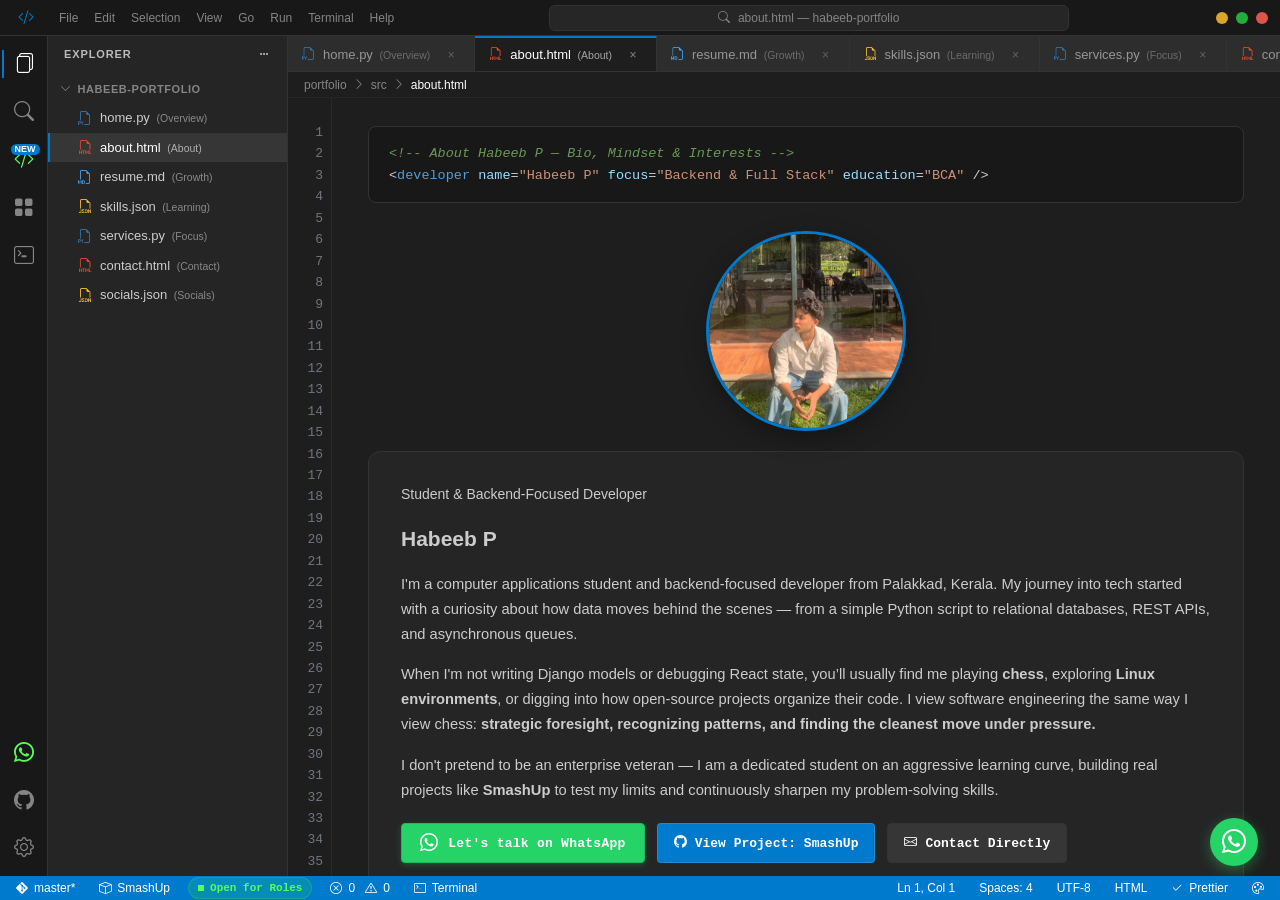
==== about.html @ 8671f85e "modified achievements" ====
<!DOCTYPE html>
<html lang="en">

<head>
  <meta charset="utf-8">
  <meta content="width=device-width, initial-scale=1.0" name="viewport">
  <title>About Habeeb P - Student, Developer & Problem Solver | VS Code Portfolio</title>
  <meta name="description" content="Habeeb P is a full stack developer from Palakkad, Kerala specializing in Python, Django, React, PostgreSQL, Docker, Celery, Redis, and RabbitMQ.">
  <meta name="keywords" content="Habeeb, Habeeb P, full stack developer, Python Django developer, React developer, PostgreSQL, Redis, Celery, SmashUp, web developer Kerala, VS Code portfolio">
  <link rel="canonical" href="https://habeeiiyy.in/about.html">

  <!-- Open Graph -->
  <meta property="og:title" content="Habeeb P - Python Django &amp; React Full Stack Developer">
  <meta property="og:description" content="Scalable web solutions powered by Django, React, PgSQL, Docker, Celery, and Redis.">
  <meta property="og:type" content="website">
  <meta property="og:url" content="https://habeeiiyy.in/">
  <meta property="og:image" content="assets/img/pic1.jpg">

  <!-- Favicon -->
  <link href="assets/img/fav.webp" rel="icon" type="image/webp">

  <!-- Bootstrap Icons & VS Code Theme -->
  <link href="assets/vendor/bootstrap-icons/bootstrap-icons.min.css" rel="stylesheet">
  <link href="assets/css/vscode-theme.css" rel="stylesheet">
</head>

<body>

  <a class="visually-hidden" href="#editor-main-content" style="position:absolute;left:-9999px;top:auto;width:1px;height:1px;overflow:hidden;">Skip to content</a>

  <!-- Complete Visual Studio Code Window -->
  <div class="vscode-window">

    <!-- Top Title Bar -->
    <header class="vscode-titlebar" aria-label="Visual Studio Code Title Bar">
      <div class="titlebar-left">
        <button type="button" class="mobile-menu-toggle" onclick="window.toggleMobileSidebar()" aria-label="Toggle Explorer Navigation">
          <i class="bi bi-list" aria-hidden="true"></i>
        </button>
        <button type="button" class="vscode-logo" onclick="window.switchFile('about.html')" title="Visual Studio Code" style="background:none;border:none;cursor:pointer;" aria-label="Home">
          <i class="bi bi-code-slash"></i>
        </button>
        <nav class="titlebar-menus" aria-label="Window Menu">
          <button type="button" class="titlebar-menu-item" onclick="window.switchFile('about.html')">File</button>
          <button type="button" class="titlebar-menu-item" onclick="window.switchFile('about.html')">Edit</button>
          <button type="button" class="titlebar-menu-item" onclick="window.switchFile('about.html')">Selection</button>
          <button type="button" class="titlebar-menu-item" onclick="window.switchFile('about.html')">View</button>
          <button type="button" class="titlebar-menu-item" onclick="window.switchFile('about.html')">Go</button>
          <button type="button" class="titlebar-menu-item" onclick="window.toggleTerminal()">Run</button>
          <button type="button" class="titlebar-menu-item" onclick="window.toggleTerminal()">Terminal</button>
          <button type="button" class="titlebar-menu-item" onclick="window.switchFile('about.html')">Help</button>
        </nav>
      </div>

      <div class="titlebar-center">
        <div class="titlebar-search-box" onclick="window.switchFile('about.html')" role="button" tabindex="0" aria-label="Search or jump to file">
          <i class="bi bi-search" aria-hidden="true"></i>
          <span>about.html &mdash; habeeb-portfolio</span>
        </div>
      </div>

      <div class="titlebar-right">
        <div class="titlebar-controls" aria-hidden="true">
          <span class="window-control-btn min" title="Minimize"></span>
          <span class="window-control-btn max" title="Maximize"></span>
          <span class="window-control-btn close" title="Close"></span>
        </div>
      </div>
    </header>

    <!-- Main Workbench Layout -->
    <div class="vscode-workbench">

      <div class="sidebar-backdrop" aria-hidden="true"></div>

      <!-- Activity Bar (Left vertical strip) -->
      <aside class="vscode-activitybar" aria-label="Activity Bar">
        <div class="activitybar-top">
          <button type="button" id="activity-explorer-btn" class="activity-btn active" title="Explorer (Ctrl+B)" aria-label="Explorer">
            <i class="bi bi-files" aria-hidden="true"></i>
          </button>
          <button type="button" class="activity-btn" title="Search Files" aria-label="Search" onclick="window.switchFile('about.html')">
            <i class="bi bi-search" aria-hidden="true"></i>
          </button>
          <button type="button" class="activity-btn" title="Ongoing Project: SmashUp" aria-label="SmashUp Repo" onclick="window.open('https://github.com/habeeiiyy/SmashUp', '_blank', 'noopener,noreferrer')">
            <i class="bi bi-code-slash" style="color: #55ff55;" aria-hidden="true"></i>
            <span class="activity-badge">NEW</span>
          </button>
          <button type="button" class="activity-btn" title="Services &amp; Scalability" aria-label="Services" onclick="window.switchFile('about.html')">
            <i class="bi bi-grid-fill" aria-hidden="true"></i>
          </button>
          <button type="button" id="activity-terminal-btn" class="activity-btn" title="Interactive Terminal (Ctrl+`)" aria-label="Terminal">
            <i class="bi bi-terminal" aria-hidden="true"></i>
          </button>
        </div>

        <div class="activitybar-bottom">
          <a href="https://wa.me/919497844660" target="_blank" rel="noopener noreferrer" class="activity-btn" title="WhatsApp Direct Chat" aria-label="WhatsApp">
            <i class="bi bi-whatsapp" style="color: #55ff55;" aria-hidden="true"></i>
          </a>
          <a href="https://github.com/habeeiiyy" target="_blank" rel="noopener noreferrer" class="activity-btn" title="Habeeb on GitHub" aria-label="GitHub Profile">
            <i class="bi bi-github" aria-hidden="true"></i>
          </a>
          <button type="button" id="activity-settings-btn" class="activity-btn" title="Theme &amp; Settings" aria-label="Settings">
            <i class="bi bi-gear" aria-hidden="true"></i>
          </button>
        </div>
      </aside>

      <!-- Sidebar (File Explorer) -->
      <nav class="vscode-sidebar" aria-label="File Explorer">
        <div class="sidebar-header">
          <span>Explorer</span>
          <i class="bi bi-three-dots" aria-hidden="true"></i>
        </div>

        <div class="sidebar-content">
          <div class="explorer-section-title" onclick="window.toggleSidebarDesktop()">
            <i class="bi bi-chevron-down" aria-hidden="true"></i>
            <span>HABEEB-PORTFOLIO</span>
          </div>

          <ul class="explorer-list" role="tree">
            <li role="none">
              <a href="index.html" class="explorer-item" data-file="home.py" role="treeitem">
                <i class="bi bi-filetype-py file-icon icon-py" aria-hidden="true"></i>
                <span>home.py <span class="tab-hint">(Overview)</span></span>
              </a>
            </li>
            <li role="none">
              <a href="about.html" class="explorer-item active" data-file="about.html" role="treeitem">
                <i class="bi bi-filetype-html file-icon icon-html" aria-hidden="true"></i>
                <span>about.html <span class="tab-hint">(About)</span></span>
              </a>
            </li>
            <li role="none">
              <a href="resume.html" class="explorer-item" data-file="resume.md" role="treeitem">
                <i class="bi bi-filetype-md file-icon icon-md" aria-hidden="true"></i>
                <span>resume.md <span class="tab-hint">(Growth)</span></span>
              </a>
            </li>
            <li role="none">
              <a href="skills.html" class="explorer-item" data-file="skills.json" role="treeitem">
                <i class="bi bi-filetype-json file-icon icon-json" aria-hidden="true"></i>
                <span>skills.json <span class="tab-hint">(Learning)</span></span>
              </a>
            </li>
            <li role="none">
              <a href="services.html" class="explorer-item" data-file="services.py" role="treeitem">
                <i class="bi bi-filetype-py file-icon icon-py" aria-hidden="true"></i>
                <span>services.py <span class="tab-hint">(Focus)</span></span>
              </a>
            </li>
            <li role="none">
              <a href="contact.html" class="explorer-item" data-file="contact.html" role="treeitem">
                <i class="bi bi-filetype-html file-icon icon-html" aria-hidden="true"></i>
                <span>contact.html <span class="tab-hint">(Contact)</span></span>
              </a>
            </li>
            <li role="none">
              <a href="socials.html" class="explorer-item" data-file="socials.json" role="treeitem">
                <i class="bi bi-filetype-json file-icon icon-json" aria-hidden="true"></i>
                <span>socials.json <span class="tab-hint">(Socials)</span></span>
              </a>
            </li>
          </ul>
        </div>
      </nav>

      <!-- Editor Main Container -->
      <main id="editor-main-content" class="vscode-editor">

        <div class="vscode-tabs-bar" role="tablist" aria-label="Editor Tabs">
          <a href="index.html" class="editor-tab" data-file="home.py" role="tab" aria-selected="false" id="tab-home">
            <i class="bi bi-filetype-py file-icon icon-py" aria-hidden="true"></i>
            <span>home.py <span class="tab-hint">(Overview)</span></span>
            <span class="tab-close" title="Close tab">&times;</span>
          </a>
          <a href="about.html" class="editor-tab active" data-file="about.html" role="tab" aria-selected="true" id="tab-about">
            <i class="bi bi-filetype-html file-icon icon-html" aria-hidden="true"></i>
            <span>about.html <span class="tab-hint">(About)</span></span>
            <span class="tab-close" title="Close tab">&times;</span>
          </a>
          <a href="resume.html" class="editor-tab" data-file="resume.md" role="tab" aria-selected="false" id="tab-resume">
            <i class="bi bi-filetype-md file-icon icon-md" aria-hidden="true"></i>
            <span>resume.md <span class="tab-hint">(Growth)</span></span>
            <span class="tab-close" title="Close tab">&times;</span>
          </a>
          <a href="skills.html" class="editor-tab" data-file="skills.json" role="tab" aria-selected="false" id="tab-skills">
            <i class="bi bi-filetype-json file-icon icon-json" aria-hidden="true"></i>
            <span>skills.json <span class="tab-hint">(Learning)</span></span>
            <span class="tab-close" title="Close tab">&times;</span>
          </a>
          <a href="services.html" class="editor-tab" data-file="services.py" role="tab" aria-selected="false" id="tab-services">
            <i class="bi bi-filetype-py file-icon icon-py" aria-hidden="true"></i>
            <span>services.py <span class="tab-hint">(Focus)</span></span>
            <span class="tab-close" title="Close tab">&times;</span>
          </a>
          <a href="contact.html" class="editor-tab" data-file="contact.html" role="tab" aria-selected="false" id="tab-contact">
            <i class="bi bi-filetype-html file-icon icon-html" aria-hidden="true"></i>
            <span>contact.html <span class="tab-hint">(Contact)</span></span>
            <span class="tab-close" title="Close tab">&times;</span>
          </a>
          <a href="socials.html" class="editor-tab" data-file="socials.json" role="tab" aria-selected="false" id="tab-socials">
            <i class="bi bi-filetype-json file-icon icon-json" aria-hidden="true"></i>
            <span>socials.json <span class="tab-hint">(Socials)</span></span>
            <span class="tab-close" title="Close tab">&times;</span>
          </a>
        </div>

        <!-- Breadcrumbs Bar -->
        <div class="vscode-breadcrumbs" aria-label="Breadcrumbs">
          <span class="breadcrumb-segment">portfolio</span>
          <i class="bi bi-chevron-right" aria-hidden="true"></i>
          <span class="breadcrumb-segment">src</span>
          <i class="bi bi-chevron-right" aria-hidden="true"></i>
          <span class="breadcrumb-segment breadcrumb-active" id="breadcrumb-current-file">about.html</span>
        </div>

        <!-- Editor Body (Gutter + Scrollable Content) -->
        <div class="vscode-editor-body">

          <!-- Line numbers gutter -->
          <div class="vscode-gutter" aria-hidden="true">
            1<br>
            2<br>
            3<br>
            4<br>
            5<br>
            6<br>
            7<br>
            8<br>
            9<br>
            10<br>
            11<br>
            12<br>
            13<br>
            14<br>
            15<br>
            16<br>
            17<br>
            18<br>
            19<br>
            20<br>
            21<br>
            22<br>
            23<br>
            24<br>
            25<br>
            26<br>
            27<br>
            28<br>
            29<br>
            30<br>
            31<br>
            32<br>
            33<br>
            34<br>
            35<br>
            36<br>
            37<br>
            38<br>
            39<br>
            40<br>
            41<br>
            42<br>
            43<br>
            44<br>
            45<br>
            46<br>
            47<br>
            48<br>
            49<br>
            50<br>
            51<br>
            52<br>
            53<br>
            54<br>
            55<br>
            56<br>
            57<br>
            58<br>
            59<br>
            60<br>
            61<br>
            62<br>
            63<br>
            64<br>
            65
          </div>

          <!-- Scrollable Content Views -->
          <div class="vscode-content-scroll">

            <!-- ================= VIEW 2: about.html ================= -->
            <section id="view-about" class="tab-view active" role="tabpanel" aria-labelledby="tab-about">
              <div class="code-banner">
                <span class="syn-cm">&lt;!-- About Habeeb P &mdash; Bio, Mindset &amp; Interests --&gt;</span><br>
                &lt;<span class="syn-tag">developer</span> <span class="syn-attr">name</span>=<span class="syn-str">"Habeeb P"</span> <span class="syn-attr">focus</span>=<span class="syn-str">"Backend &amp; Full Stack"</span> <span class="syn-attr">education</span>=<span class="syn-str">"BCA"</span> /&gt;
              </div>

              <div class="about-hero-grid">
                <div class="profile-img-frame">
                  <img src="assets/img/pic1.jpg" alt="Habeeb P" class="profile-img" loading="eager" width="180" height="180">
                </div>
                <div class="about-details-card">
                  <span class="about-tag">Student &amp; Backend-Focused Developer</span>
                  <h1 class="about-headline">Habeeb P</h1>
                  <p class="about-bio" style="font-size: 1.05rem; line-height: 1.7; color: var(--text-main); margin-bottom: 16px;">
                    I'm a computer applications student and backend-focused developer from Palakkad, Kerala. My journey into tech started with a curiosity about how data moves behind the scenes &mdash; from a simple Python script to relational databases, REST APIs, and asynchronous queues.
                  </p>
                  <p class="about-bio" style="font-size: 1.05rem; line-height: 1.7; color: var(--text-main); margin-bottom: 16px;">
                    When I'm not writing Django models or debugging React state, you’ll usually find me playing <strong>chess</strong>, exploring <strong>Linux environments</strong>, or digging into how open-source projects organize their code. I view software engineering the same way I view chess: <strong>strategic foresight, recognizing patterns, and finding the cleanest move under pressure.</strong>
                  </p>
                  <p class="about-bio" style="font-size: 1.05rem; line-height: 1.7; color: var(--text-main); margin-bottom: 20px;">
                    I don't pretend to be an enterprise veteran &mdash; I am a dedicated student on an aggressive learning curve, building real projects like <strong>SmashUp</strong> to test my limits and continuously sharpen my problem-solving skills.
                  </p>

                  <div style="margin-top: 20px; display: flex; flex-wrap: wrap; gap: 12px;">
                    <a href="https://wa.me/919497844660" target="_blank" rel="noopener noreferrer" class="btn-whatsapp-animated">
                      <i class="bi bi-whatsapp wa-icon" aria-hidden="true"></i>
                      <span>Let's talk on WhatsApp</span>
                    </a>
                    <a href="https://github.com/habeeiiyy/SmashUp" target="_blank" rel="noopener noreferrer" class="btn-vscode-primary">
                      <i class="bi bi-github" aria-hidden="true"></i>
                      <span>View Project: SmashUp</span>
                    </a>
                    <a href="contact.html" class="btn-vscode-secondary">
                      <i class="bi bi-envelope" aria-hidden="true"></i>
                      <span>Contact Directly</span>
                    </a>
                  </div>
                </div>
              </div>

              <h2 class="section-h2" style="margin-top: 36px;">
                <i class="bi bi-person-heart" aria-hidden="true"></i>
                <span>Mindset &amp; Interests</span>
              </h2>

              <div class="traits-grid">
                <div class="trait-card">
                  <div class="trait-icon">♟️</div>
                  <div>
                    <div class="trait-title">Chess Enthusiast</div>
                    <p class="trait-desc">Tactical thinking, pattern recognition, and calculating moves ahead under pressure.</p>
                  </div>
                </div>
                <div class="trait-card">
                  <div class="trait-icon">🐧</div>
                  <div>
                    <div class="trait-title">Linux Explorer</div>
                    <p class="trait-desc">Terminal-first workflow, shell tools, system exploration, and command-line comfort.</p>
                  </div>
                </div>
                <div class="trait-card">
                  <div class="trait-icon">🔍</div>
                  <div>
                    <div class="trait-title">Problem Solver</div>
                    <p class="trait-desc">Deep curiosity about backend internals, security fundamentals, and algorithmic efficiency.</p>
                  </div>
                </div>
                <div class="trait-card">
                  <div class="trait-icon">🔨</div>
                  <div>
                    <div class="trait-title">Hands-On Builder</div>
                    <p class="trait-desc">Believes in learning through building real applications over passive tutorial consumption.</p>
                  </div>
                </div>
              </div>

              <h2 class="section-h2">
                <i class="bi bi-bar-chart-line" aria-hidden="true"></i>
                <span>Facts &amp; Milestones</span>
              </h2>
              <div class="stats-grid">
                <div class="stat-card">
                  <div class="stat-value">20+</div>
                  <div class="stat-label">Projects Completed</div>
                </div>
                <div class="stat-card">
                  <div class="stat-value">17+</div>
                  <div class="stat-label">Clients Worked With</div>
                </div>
                <div class="stat-card">
                  <div class="stat-value">800+</div>
                  <div class="stat-label">Hours Active Support &amp; Dev</div>
                </div>
                <div class="stat-card">
                  <div class="stat-value" style="font-size: 1.15rem; color: #f1c40f;">🏆 2nd Prize</div>
                  <div class="stat-label">National Level Nehru IT Fair 2026</div>
                </div>
              </div>

              <h2 class="section-h2" style="margin-top: 36px;">
                <i class="bi bi-trophy" aria-hidden="true"></i>
                <span>Recognition &amp; Achievements</span>
              </h2>

              <div style="display: grid; grid-template-columns: repeat(auto-fit, minmax(280px, 1fr)); gap: 16px; margin: 16px 0 32px;">
                <!-- Nehru IT Fair -->
                <div class="service-card" style="margin-bottom: 0;">
                  <div style="display: flex; align-items: center; gap: 8px; margin-bottom: 8px;">
                    <span style="font-size: 1.5rem;">🏆</span>
                    <span class="project-tag-badge" style="margin: 0; background-color: rgba(241, 196, 15, 0.15); color: #f1c40f; border-color: rgba(241, 196, 15, 0.3);">2nd Prize Winner</span>
                  </div>
                  <h3 style="font-size: 1.1rem; color: var(--text-bright); margin: 0 0 6px;">National Level Nehru IT Fair 2026</h3>
                  <p style="font-size: 13px; color: var(--text-main); line-height: 1.55; margin: 0;">
                    Won 2nd prize at the prestigious National Level Nehru IT Fair 2026 for technical excellence, development capability, and software problem solving.
                  </p>
                </div>

                <!-- XERJ Selection -->
                <div class="service-card" style="margin-bottom: 0;">
                  <div style="display: flex; align-items: center; gap: 8px; margin-bottom: 8px;">
                    <span style="font-size: 1.5rem;">⭐</span>
                    <span class="project-tag-badge" style="margin: 0; background-color: rgba(88, 166, 255, 0.15); color: #58a6ff; border-color: rgba(88, 166, 255, 0.3);">Open Source Selection</span>
                  </div>
                  <h3 style="font-size: 1.1rem; color: var(--text-bright); margin: 0 0 6px;">Selected for XERJ Public Corpus Hub</h3>
                  <p style="font-size: 13px; color: var(--text-main); line-height: 1.55; margin: 0 0 10px;">
                    Reviewed and selected by <strong>Ivan, Founder of XERJ</strong> (<a href="https://github.com/xerj-org/xerj" target="_blank" rel="noopener noreferrer" style="color:var(--accent);">xerj-org/xerj</a>). SmashUp codebase was chosen as a verified public reference solution for coding agents across JavaScript &amp; Python.
                  </p>
                  <a href="assets/img/email_smashup.png" target="_blank" rel="noopener noreferrer" class="service-link">
                    <i class="bi bi-card-image" aria-hidden="true"></i>
                    <span>View Verification Email Proof &rarr;</span>
                  </a>
                </div>
              </div>
            </section>

          </div>
        </div>

        <!-- Collapsible Bottom Terminal Panel -->
        <div class="vscode-panel collapsed" aria-label="Terminal Drawer">
          <div class="panel-header">
            <div class="panel-tabs">
              <button type="button" class="panel-tab active">Terminal</button>
              <button type="button" class="panel-tab" onclick="window.switchFile('skills.json')">Problems (0)</button>
              <button type="button" class="panel-tab" onclick="window.switchFile('resume.md')">Output</button>
              <button type="button" class="panel-tab" onclick="window.switchFile('services.py')">Debug Console</button>
            </div>
            <div class="panel-controls">
              <button type="button" id="panel-close-btn" class="panel-btn" title="Close Panel" aria-label="Close terminal">&times;</button>
            </div>
          </div>
          <div class="panel-body">
            <div id="terminal-history" class="terminal-history">Habeeb P Developer Environment initialized [Version 2.0].
Type 'help' to see available commands or type 'about', 'skills', 'smashup', 'experience', 'services', 'contact', 'whatsapp', 'clear'.
</div>
            <div class="terminal-input-row">
              <span class="terminal-prompt">habeeb@portfolio:~$</span>
              <input type="text" id="terminal-input" class="terminal-input" placeholder="Type a command and press Enter..." autocomplete="off" spellcheck="false" aria-label="Terminal Command Input">
            </div>
          </div>
        </div>

      </main>

    </div>

    <!-- Bottom Status Bar -->
    <footer class="vscode-statusbar" aria-label="Status Bar">
      <div class="statusbar-left">
        <a href="https://github.com/habeeiiyy/portfolio" target="_blank" rel="noopener noreferrer" class="statusbar-item" title="Git Branch: master">
          <i class="bi bi-git" aria-hidden="true"></i>
          <span>master*</span>
        </a>
        <a href="https://github.com/habeeiiyy/SmashUp" target="_blank" rel="noopener noreferrer" class="statusbar-item" title="Active Repo: SmashUp">
          <i class="bi bi-box" aria-hidden="true"></i>
          <span>SmashUp</span>
        </a>
        <a href="contact.html" class="statusbar-recruiter-pill" title="Recruiter Status: Open for Junior Roles &amp; Internships"><span class="status-dot" style="width:6px;height:6px;background-color:#55ff55;"></span> <span>Open for Roles</span></a>
        <button type="button" class="statusbar-item" title="0 Errors, 0 Warnings" aria-label="Problems">
          <i class="bi bi-x-circle" aria-hidden="true"></i> <span>0</span>
          <i class="bi bi-exclamation-triangle" aria-hidden="true" style="margin-left: 4px;"></i> <span>0</span>
        </button>
        <button type="button" id="statusbar-terminal-toggle" class="statusbar-item" title="Toggle Terminal Drawer" aria-label="Toggle Terminal">
          <i class="bi bi-terminal" aria-hidden="true"></i> <span>Terminal</span>
        </button>
      </div>

      <div class="statusbar-right">
        <span class="statusbar-item hide-on-mobile">Ln 1, Col 1</span>
        <span class="statusbar-item hide-on-mobile">Spaces: 4</span>
        <span class="statusbar-item hide-on-mobile">UTF-8</span>
        <span class="statusbar-item" id="statusbar-lang">HTML</span>
        <span class="statusbar-item hide-on-mobile"><i class="bi bi-check2" aria-hidden="true"></i> Prettier</span>
        <button type="button" class="statusbar-item" title="Theme Selector" onclick="window.showThemeModal()">
          <i class="bi bi-palette" aria-hidden="true"></i>
        </button>
      </div>
    </footer>

  </div>

  <!-- Floating WhatsApp Action Button -->
  <div class="fab-whatsapp" aria-label="Chat on WhatsApp">
    <a href="https://wa.me/919497844660" target="_blank" rel="noopener noreferrer" class="fab-btn" title="Chat on WhatsApp" aria-label="Chat on WhatsApp">
      <i class="bi bi-whatsapp" aria-hidden="true"></i>
    </a>
    <span class="fab-label">Chat on WhatsApp</span>
  </div>

  <!-- Theme Selector Modal -->
  <div id="theme-selector-modal" class="vscode-modal-overlay" role="dialog" aria-modal="true" aria-labelledby="theme-modal-title">
    <div class="vscode-modal-dialog">
      <div class="modal-header">
        <h3 id="theme-modal-title">
          <i class="bi bi-palette" aria-hidden="true"></i>
          <span>Select VS Code Color Theme</span>
        </h3>
        <button type="button" class="modal-close-btn" aria-label="Close theme selector">&times;</button>
      </div>
      <div class="modal-body">
        <p style="margin-top: 0;">Choose your preferred IDE visual theme:</p>
        <div style="display: flex; flex-direction: column; gap: 8px;">
          <button type="button" class="btn-vscode-secondary theme-option-btn" data-theme="dark" style="justify-content: flex-start;">
            <i class="bi bi-circle-fill" style="color: #1e1e1e;" aria-hidden="true"></i>
            <span style="margin-left: 8px;">VS Code Dark Modern (Default)</span>
          </button>
          <button type="button" class="btn-vscode-secondary theme-option-btn" data-theme="github-dark" style="justify-content: flex-start;">
            <i class="bi bi-circle-fill" style="color: #0d1117;" aria-hidden="true"></i>
            <span style="margin-left: 8px;">GitHub Dark</span>
          </button>
          <button type="button" class="btn-vscode-secondary theme-option-btn" data-theme="dracula" style="justify-content: flex-start;">
            <i class="bi bi-circle-fill" style="color: #bd93f9;" aria-hidden="true"></i>
            <span style="margin-left: 8px;">Dracula</span>
          </button>
          <button type="button" class="btn-vscode-secondary theme-option-btn" data-theme="one-dark" style="justify-content: flex-start;">
            <i class="bi bi-circle-fill" style="color: #61afef;" aria-hidden="true"></i>
            <span style="margin-left: 8px;">One Dark Pro</span>
          </button>
          <button type="button" class="btn-vscode-secondary theme-option-btn" data-theme="light" style="justify-content: flex-start;">
            <i class="bi bi-circle-fill" style="color: #f3f3f3;" aria-hidden="true"></i>
            <span style="margin-left: 8px;">VS Code Light</span>
          </button>
        </div>
      </div>
      <div class="modal-footer">
        <button type="button" class="btn-vscode-secondary modal-close-btn">Close</button>
      </div>
    </div>
  </div>

  <!-- Scripts -->
  <script src="assets/js/config.js"></script>
  <script src="assets/js/vscode-app.js"></script>
</body>

</html>
---- assets/css/vscode-theme.css ----
/* ==========================================================================
   VS CODE DEVELOPER THEME STYLESHEET
   Inspired by itsnitinr/vscode-portfolio
   Portfolio of Habeeb P - Python Django & React Full Stack Developer
   ========================================================================== */

:root {
  /* Default: VS Code Dark Modern */
  --bg-workbench: #1e1e1e;
  --bg-titlebar: #181818;
  --bg-activitybar: #181818;
  --activity-active: #ffffff;
  --activity-inactive: #858585;
  --bg-sidebar: #252526;
  --sidebar-header: #bbbbbb;
  --bg-tabs: #181818;
  --tab-active-bg: #1e1e1e;
  --tab-inactive-bg: #2d2d2d;
  --tab-active-text: #ffffff;
  --tab-inactive-text: #969696;
  --tab-border-top: #007acc;
  --bg-editor: #1e1e1e;
  --bg-card: #252526;
  --bg-card-hover: #2a2d2e;
  --bg-input: #3c3c3c;
  --bg-statusbar: #007acc;
  --fg-statusbar: #ffffff;
  --text-main: #cccccc;
  --text-bright: #ffffff;
  --text-muted: #858585;
  --border-color: #333333;
  --line-num: #6e7681;
  --accent: #007acc;
  --accent-hover: #1f8ad2;
  --accent-soft: rgba(0, 122, 204, 0.15);
  --success: #388a34;
  --warning: #cca700;
  --error: #f14c4c;
  --focus-ring: #007fd4;

  /* Code Syntax Palette */
  --syn-keyword: #c586c0;
  --syn-string: #ce9178;
  --syn-variable: #9cdcfe;
  --syn-func: #dcdcaa;
  --syn-class: #4ec9b0;
  --syn-comment: #6a9955;
  --syn-number: #b5cea8;
  --syn-tag: #569cd6;
  --syn-attr: #9cdcfe;

  /* Fonts */
  --font-code: "Consolas", "Fira Code", "Monaco", "Courier New", monospace;
  --font-ui: -apple-system, BlinkMacSystemFont, "Segoe UI", Roboto, "Helvetica Neue", Arial, sans-serif;

  /* Sizing */
  --titlebar-h: 36px;
  --activitybar-w: 48px;
  --sidebar-w: 240px;
  --tabsbar-h: 36px;
  --breadcrumbs-h: 26px;
  --statusbar-h: 24px;
}

/* Theme: GitHub Dark */
body[data-theme="github-dark"] {
  --bg-workbench: #0d1117;
  --bg-titlebar: #010409;
  --bg-activitybar: #010409;
  --bg-sidebar: #0d1117;
  --bg-tabs: #010409;
  --tab-active-bg: #0d1117;
  --tab-inactive-bg: #161b22;
  --tab-border-top: #f78166;
  --bg-editor: #0d1117;
  --bg-card: #161b22;
  --bg-card-hover: #21262d;
  --bg-input: #21262d;
  --bg-statusbar: #1f6feb;
  --fg-statusbar: #ffffff;
  --border-color: #30363d;
  --accent: #58a6ff;
  --accent-hover: #79c0ff;
  --accent-soft: rgba(88, 166, 255, 0.15);
}

/* Theme: Dracula */
body[data-theme="dracula"] {
  --bg-workbench: #282a36;
  --bg-titlebar: #191a21;
  --bg-activitybar: #191a21;
  --bg-sidebar: #21222c;
  --bg-tabs: #191a21;
  --tab-active-bg: #282a36;
  --tab-inactive-bg: #21222c;
  --tab-border-top: #bd93f9;
  --bg-editor: #282a36;
  --bg-card: #343746;
  --bg-card-hover: #44475a;
  --bg-input: #44475a;
  --bg-statusbar: #bd93f9;
  --fg-statusbar: #282a36;
  --border-color: #44475a;
  --accent: #bd93f9;
  --accent-hover: #ff79c6;
  --accent-soft: rgba(189, 147, 249, 0.2);
  --syn-keyword: #ff79c6;
  --syn-string: #f1fa8c;
  --syn-variable: #8be9fd;
  --syn-func: #50fa7b;
}

/* Theme: One Dark Pro */
body[data-theme="one-dark"] {
  --bg-workbench: #282c34;
  --bg-titlebar: #21252b;
  --bg-activitybar: #21252b;
  --bg-sidebar: #21252b;
  --bg-tabs: #21252b;
  --tab-active-bg: #282c34;
  --tab-inactive-bg: #21252b;
  --tab-border-top: #61afef;
  --bg-editor: #282c34;
  --bg-card: #2c313a;
  --bg-card-hover: #353b45;
  --bg-input: #3e4451;
  --bg-statusbar: #61afef;
  --fg-statusbar: #282c34;
  --border-color: #181a1f;
  --accent: #61afef;
  --accent-hover: #528bff;
  --syn-keyword: #c678dd;
  --syn-string: #98c379;
  --syn-variable: #e06c75;
  --syn-func: #61afef;
}

/* Theme: VS Code Light */
body[data-theme="light"] {
  --bg-workbench: #f3f3f3;
  --bg-titlebar: #dddddd;
  --bg-activitybar: #2c2c2c;
  --activity-active: #ffffff;
  --activity-inactive: #999999;
  --bg-sidebar: #f8f8f8;
  --sidebar-header: #333333;
  --bg-tabs: #ececec;
  --tab-active-bg: #ffffff;
  --tab-inactive-bg: #ececec;
  --tab-active-text: #333333;
  --tab-inactive-text: #666666;
  --tab-border-top: #007acc;
  --bg-editor: #ffffff;
  --bg-card: #f8f9fa;
  --bg-card-hover: #eeeeee;
  --bg-input: #ffffff;
  --bg-statusbar: #007acc;
  --fg-statusbar: #ffffff;
  --text-main: #333333;
  --text-bright: #111111;
  --text-muted: #666666;
  --border-color: #e0e0e0;
  --line-num: #999999;
  --accent: #007acc;
  --accent-hover: #005999;
  --syn-keyword: #af00db;
  --syn-string: #a31515;
  --syn-variable: #001080;
  --syn-func: #795e26;
  --syn-comment: #008000;
}

/* ==========================================================================
   Global Reset & Base Rules
   ========================================================================== */

*, *::before, *::after {
  box-sizing: border-box;
}

html, body {
  margin: 0;
  padding: 0;
  width: 100%;
  height: 100%;
  overflow: hidden; /* VS Code window handles scrolling internally */
  background-color: var(--bg-workbench);
  color: var(--text-main);
  font-family: var(--font-ui);
  font-size: 14px;
  line-height: 1.5;
  -webkit-font-smoothing: antialiased;
  -moz-osx-font-smoothing: grayscale;
}

/* Visual Studio Code Window Wrapper */
.vscode-window {
  display: flex;
  flex-direction: column;
  height: 100vh;
  width: 100vw;
  overflow: hidden;
  background-color: var(--bg-workbench);
}

/* Focus styles for keyboard accessibility */
a:focus-visible,
button:focus-visible,
input:focus-visible,
textarea:focus-visible,
select:focus-visible,
[tabindex]:focus-visible {
  outline: 2px solid var(--focus-ring);
  outline-offset: 2px;
}

/* ==========================================================================
   Top Title Bar
   ========================================================================== */

.vscode-titlebar {
  height: var(--titlebar-h);
  min-height: var(--titlebar-h);
  background-color: var(--bg-titlebar);
  border-bottom: 1px solid var(--border-color);
  display: flex;
  align-items: center;
  justify-content: space-between;
  padding: 0 12px;
  user-select: none;
  z-index: 100;
}

.titlebar-left {
  display: flex;
  align-items: center;
  gap: 12px;
}

.vscode-logo {
  display: flex;
  align-items: center;
  color: #007acc;
  font-size: 16px;
}

.titlebar-menus {
  display: flex;
  align-items: center;
  gap: 2px;
}

.titlebar-menu-item {
  background: none;
  border: none;
  color: var(--text-muted);
  font-size: 12px;
  padding: 4px 7px;
  border-radius: 4px;
  cursor: pointer;
  transition: background-color 0.15s, color 0.15s;
}

.titlebar-menu-item:hover,
.titlebar-menu-item:focus {
  background-color: rgba(255, 255, 255, 0.08);
  color: var(--text-bright);
}

.titlebar-center {
  flex: 1 1 auto;
  text-align: center;
  max-width: 520px;
  margin: 0 16px;
}

.titlebar-search-box {
  background-color: rgba(255, 255, 255, 0.06);
  border: 1px solid var(--border-color);
  border-radius: 6px;
  padding: 3px 12px;
  font-size: 12px;
  color: var(--text-muted);
  display: flex;
  align-items: center;
  justify-content: center;
  gap: 8px;
  cursor: pointer;
  transition: background-color 0.15s, border-color 0.15s;
}

.titlebar-search-box:hover {
  background-color: rgba(255, 255, 255, 0.1);
  border-color: var(--accent);
  color: var(--text-bright);
}

.titlebar-right {
  display: flex;
  align-items: center;
  gap: 12px;
}

.mobile-menu-toggle {
  display: none;
  background: none;
  border: none;
  color: var(--text-bright);
  font-size: 18px;
  cursor: pointer;
  padding: 4px 8px;
  border-radius: 4px;
}

.titlebar-controls {
  display: flex;
  align-items: center;
  gap: 8px;
}

.window-control-btn {
  width: 12px;
  height: 12px;
  border-radius: 50%;
  display: inline-block;
  cursor: pointer;
  opacity: 0.85;
  transition: opacity 0.15s, transform 0.15s;
}

.window-control-btn:hover {
  opacity: 1;
  transform: scale(1.1);
}

.window-control-btn.close { background-color: #ff5f56; }
.window-control-btn.min { background-color: #ffbd2e; }
.window-control-btn.max { background-color: #27c93f; }

/* ==========================================================================
   Main Workbench Layout (Activity Bar + Sidebar + Editor)
   ========================================================================== */

.vscode-workbench {
  display: flex;
  flex: 1 1 auto;
  height: calc(100vh - var(--titlebar-h) - var(--statusbar-h));
  position: relative;
  overflow: hidden;
}

/* Activity Bar (Vertical icons on left) */
.vscode-activitybar {
  width: var(--activitybar-w);
  min-width: var(--activitybar-w);
  background-color: var(--bg-activitybar);
  border-right: 1px solid var(--border-color);
  display: flex;
  flex-direction: column;
  justify-content: space-between;
  padding: 6px 0;
  user-select: none;
  z-index: 40;
}

.activitybar-top,
.activitybar-bottom {
  display: flex;
  flex-direction: column;
  align-items: center;
  gap: 4px;
}

.activity-btn {
  width: 44px;
  height: 44px;
  background: none;
  border: none;
  color: var(--activity-inactive);
  display: flex;
  align-items: center;
  justify-content: center;
  font-size: 20px;
  border-radius: 6px;
  cursor: pointer;
  position: relative;
  transition: color 0.15s, background-color 0.15s;
  text-decoration: none;
}

.activity-btn:hover,
.activity-btn:focus-visible {
  color: var(--activity-active);
  background-color: rgba(255, 255, 255, 0.05);
}

.activity-btn.active {
  color: var(--activity-active);
}

.activity-btn.active::before {
  content: "";
  position: absolute;
  left: 0;
  top: 8px;
  bottom: 8px;
  width: 2px;
  background-color: var(--accent);
}

.activity-badge {
  position: absolute;
  top: 6px;
  right: 6px;
  background-color: var(--accent);
  color: #ffffff;
  font-size: 9px;
  font-weight: 700;
  padding: 1px 4px;
  border-radius: 8px;
  line-height: 1;
}

/* Sidebar (Explorer Tree) */
.vscode-sidebar {
  width: var(--sidebar-w);
  min-width: var(--sidebar-w);
  background-color: var(--bg-sidebar);
  border-right: 1px solid var(--border-color);
  display: flex;
  flex-direction: column;
  user-select: none;
  z-index: 30;
  transition: transform 0.25s ease, width 0.25s ease;
}

.vscode-sidebar.collapsed {
  display: none;
}

.sidebar-header {
  padding: 10px 16px 8px;
  font-size: 11px;
  font-weight: 700;
  letter-spacing: 0.08em;
  text-transform: uppercase;
  color: var(--sidebar-header);
  display: flex;
  align-items: center;
  justify-content: space-between;
}

.sidebar-content {
  flex: 1 1 auto;
  overflow-y: auto;
  padding: 4px 0;
}

.explorer-section-title {
  padding: 6px 12px;
  font-size: 11px;
  font-weight: 700;
  text-transform: uppercase;
  letter-spacing: 0.05em;
  color: var(--text-muted);
  display: flex;
  align-items: center;
  gap: 6px;
  cursor: pointer;
}

.explorer-section-title:hover {
  color: var(--text-bright);
}

.explorer-list {
  list-style: none;
  padding: 0;
  margin: 0;
}

.explorer-item {
  display: flex;
  align-items: center;
  gap: 8px;
  padding: 5px 16px 5px 28px;
  font-size: 13px;
  color: var(--text-main);
  text-decoration: none;
  cursor: pointer;
  border-left: 2px solid transparent;
  transition: background-color 0.12s, color 0.12s;
}

.explorer-item:hover,
.explorer-item:focus-visible {
  background-color: rgba(255, 255, 255, 0.05);
  color: var(--text-bright);
}

.explorer-item.active {
  background-color: rgba(255, 255, 255, 0.08);
  color: var(--text-bright);
  border-left-color: var(--accent);
}

.explorer-item .file-icon {
  font-size: 14px;
  line-height: 1;
}

/* File icon color accents */
.icon-py { color: #3776ab; }
.icon-html { color: #e34f26; }
.icon-md { color: #42a5f5; }
.icon-json { color: #fbc02d; }
.icon-css { color: #264de4; }
.icon-whatsapp { color: #25d366; }

/* Backdrop overlay for mobile drawer */
.sidebar-backdrop {
  display: none;
  position: fixed;
  inset: 0;
  background: rgba(0, 0, 0, 0.6);
  z-index: 25;
}

/* ==========================================================================
   Editor Main Container (Tabs + Content + Terminal)
   ========================================================================== */

.vscode-editor {
  flex: 1 1 auto;
  display: flex;
  flex-direction: column;
  overflow: hidden;
  background-color: var(--bg-editor);
  min-width: 0; /* Important for flex child truncation */
}

/* Tabs Bar */
.vscode-tabs-bar {
  height: var(--tabsbar-h);
  min-height: var(--tabsbar-h);
  background-color: var(--bg-tabs);
  border-bottom: 1px solid var(--border-color);
  display: flex;
  align-items: stretch;
  overflow-x: auto;
  overflow-y: hidden;
  scrollbar-width: none;
  -webkit-overflow-scrolling: touch;
}

.vscode-tabs-bar::-webkit-scrollbar {
  display: none;
}

.editor-tab {
  display: flex;
  align-items: center;
  gap: 8px;
  padding: 0 14px;
  background-color: var(--tab-inactive-bg);
  color: var(--tab-inactive-text);
  font-size: 13px;
  border-right: 1px solid var(--border-color);
  border-top: 2px solid transparent;
  cursor: pointer;
  white-space: nowrap;
  user-select: none;
  text-decoration: none;
  transition: background-color 0.15s, color 0.15s;
}

.editor-tab:hover,
.editor-tab:focus-visible {
  background-color: rgba(255, 255, 255, 0.05);
  color: var(--text-bright);
}

.editor-tab.active {
  background-color: var(--tab-active-bg);
  color: var(--tab-active-text);
  border-top-color: var(--tab-border-top);
}

.tab-close {
  display: inline-flex;
  align-items: center;
  justify-content: center;
  width: 18px;
  height: 18px;
  border-radius: 4px;
  font-size: 12px;
  color: var(--text-muted);
  opacity: 0.6;
  margin-left: 4px;
  transition: opacity 0.15s, background-color 0.15s, color 0.15s;
}

.editor-tab:hover .tab-close,
.editor-tab.active .tab-close {
  opacity: 1;
}

.tab-close:hover {
  background-color: rgba(255, 255, 255, 0.15);
  color: var(--text-bright);
}

/* Breadcrumbs Bar */
.vscode-breadcrumbs {
  height: var(--breadcrumbs-h);
  min-height: var(--breadcrumbs-h);
  background-color: var(--bg-editor);
  border-bottom: 1px solid rgba(255, 255, 255, 0.04);
  display: flex;
  align-items: center;
  padding: 0 16px;
  font-size: 12px;
  color: var(--text-muted);
  gap: 6px;
  user-select: none;
}

.breadcrumb-segment {
  display: flex;
  align-items: center;
  gap: 4px;
}

.breadcrumb-active {
  color: var(--text-bright);
}

/* ==========================================================================
   Editor Content Pane & Line Numbers
   ========================================================================== */

.vscode-editor-body {
  flex: 1 1 auto;
  display: flex;
  overflow: hidden;
  position: relative;
}

.vscode-gutter {
  width: 44px;
  min-width: 44px;
  background-color: var(--bg-editor);
  border-right: 1px solid rgba(255, 255, 255, 0.05);
  padding: 24px 8px 40px 0;
  text-align: right;
  font-family: var(--font-code);
  font-size: 13px;
  line-height: 1.65;
  color: var(--line-num);
  user-select: none;
  overflow: hidden;
}

.vscode-content-scroll {
  flex: 1 1 auto;
  overflow-y: auto;
  overflow-x: hidden;
  padding: 28px 36px 60px;
  scroll-behavior: smooth;
  max-width: 100%;
}

/* Content Tab Views */
.tab-view {
  display: none;
  animation: fadeInView 0.25s ease-out both;
}

.tab-view.active {
  display: block;
}

@keyframes fadeInView {
  from { opacity: 0; transform: translateY(4px); }
  to { opacity: 1; transform: translateY(0); }
}

/* Code Syntax Styling Classes */
.syn-kw { color: var(--syn-keyword); font-weight: 600; }
.syn-str { color: var(--syn-string); }
.syn-var { color: var(--syn-variable); }
.syn-fn { color: var(--syn-func); }
.syn-cls { color: var(--syn-class); }
.syn-cm { color: var(--syn-comment); font-style: italic; }
.syn-num { color: var(--syn-number); }
.syn-tag { color: var(--syn-tag); }
.syn-attr { color: var(--syn-attr); }

.code-banner {
  background-color: rgba(0, 0, 0, 0.2);
  border: 1px solid var(--border-color);
  border-radius: 8px;
  padding: 16px 20px;
  font-family: var(--font-code);
  font-size: 13.5px;
  line-height: 1.6;
  margin-bottom: 28px;
  overflow-x: auto;
}

/* ==========================================================================
   Home View Components
   ========================================================================== */

.hero-editor-card {
  background-color: var(--bg-card);
  border: 1px solid var(--border-color);
  border-radius: 12px;
  padding: 36px;
  margin-bottom: 28px;
  position: relative;
  overflow: hidden;
}

.hero-editor-card::before {
  content: "";
  position: absolute;
  top: 0;
  left: 0;
  right: 0;
  height: 4px;
  background: linear-gradient(90deg, var(--accent), #388a34, #f78166);
}

.hero-badge {
  display: inline-flex;
  align-items: center;
  gap: 8px;
  padding: 6px 12px;
  background: var(--accent-soft);
  color: var(--accent);
  border: 1px solid rgba(0, 122, 204, 0.3);
  border-radius: 20px;
  font-size: 12px;
  font-weight: 600;
  margin-bottom: 18px;
}

.hero-badge .status-dot {
  width: 8px;
  height: 8px;
  border-radius: 50%;
  background-color: #25d366;
  box-shadow: 0 0 8px #25d366;
}

.hero-title {
  font-size: clamp(2rem, 4vw, 3.2rem);
  font-weight: 700;
  color: var(--text-bright);
  margin: 0 0 8px;
  letter-spacing: -0.02em;
}

.hero-subtitle {
  font-size: clamp(1.1rem, 2vw, 1.4rem);
  font-weight: 500;
  color: var(--accent);
  margin: 0 0 16px;
  font-family: var(--font-code);
}

.hero-description {
  font-size: 1.05rem;
  color: var(--text-main);
  max-width: 680px;
  line-height: 1.65;
  margin: 0 0 28px;
}

.hero-actions {
  display: flex;
  flex-wrap: wrap;
  gap: 12px;
  margin-bottom: 24px;
}

.btn-vscode-primary {
  display: inline-flex;
  align-items: center;
  gap: 8px;
  background-color: var(--accent);
  color: #ffffff;
  padding: 8px 16px;
  border-radius: 4px;
  font-family: var(--font-code);
  font-weight: 600;
  font-size: 13px;
  text-decoration: none;
  border: 1px solid rgba(255, 255, 255, 0.12);
  cursor: pointer;
  transition: background-color 0.15s ease, transform 0.1s ease;
  user-select: none;
}

.btn-vscode-primary:hover,
.btn-vscode-primary:focus-visible {
  background-color: #0062a3;
  color: #ffffff;
  transform: translateY(-1px);
}

.btn-vscode-primary:active {
  transform: translateY(0);
  background-color: #005084;
}

.btn-vscode-secondary {
  display: inline-flex;
  align-items: center;
  gap: 8px;
  background-color: rgba(255, 255, 255, 0.08);
  color: var(--text-bright);
  padding: 8px 16px;
  border-radius: 4px;
  font-family: var(--font-code);
  font-weight: 600;
  font-size: 13px;
  text-decoration: none;
  border: 1px solid var(--border-color);
  cursor: pointer;
  transition: background-color 0.15s ease, border-color 0.15s ease, transform 0.1s ease;
  user-select: none;
}

.btn-vscode-secondary:hover,
.btn-vscode-secondary:focus-visible {
  background-color: rgba(255, 255, 255, 0.14);
  border-color: var(--text-dim);
  color: #ffffff;
  transform: translateY(-1px);
}

.btn-vscode-secondary:active {
  transform: translateY(0);
}

/* Highlights Grid */
.hero-highlights-grid {
  display: grid;
  grid-template-columns: repeat(auto-fit, minmax(200px, 1fr));
  gap: 16px;
  margin-top: 16px;
}

.highlight-box {
  background-color: var(--bg-card);
  border: 1px solid var(--border-color);
  border-radius: 8px;
  padding: 18px;
  display: flex;
  align-items: flex-start;
  gap: 14px;
  transition: border-color 0.2s, transform 0.2s;
}

.highlight-box:hover {
  border-color: var(--accent);
  transform: translateY(-2px);
}

.highlight-icon {
  font-size: 24px;
  color: var(--accent);
  line-height: 1;
}

.highlight-title {
  font-size: 13px;
  font-weight: 700;
  color: var(--text-bright);
  margin-bottom: 4px;
}

.highlight-text {
  font-size: 12px;
  color: var(--text-muted);
  margin: 0;
}

/* ==========================================================================
   About View Components
   ========================================================================== */

.about-grid {
  display: grid;
  grid-template-columns: 320px 1fr;
  gap: 32px;
  margin-bottom: 36px;
}

.profile-card {
  background-color: var(--bg-card);
  border: 1px solid var(--border-color);
  border-radius: 12px;
  padding: 24px;
  text-align: center;
  position: relative;
}

.profile-img-frame {
  width: 200px;
  height: 200px;
  margin: 0 auto 20px;
  border-radius: 50%;
  overflow: hidden;
  border: 3px solid var(--accent);
  box-shadow: 0 8px 24px rgba(0, 0, 0, 0.3);
  position: relative;
}

.profile-img {
  width: 100%;
  height: 100%;
  object-fit: cover;
  display: block;
}

.profile-name {
  font-size: 1.4rem;
  font-weight: 700;
  color: var(--text-bright);
  margin: 0 0 4px;
}

.profile-role {
  font-size: 0.95rem;
  color: var(--accent);
  font-family: var(--font-code);
  margin: 0 0 16px;
}

.profile-tags {
  display: flex;
  flex-wrap: wrap;
  gap: 6px;
  justify-content: center;
}

.tech-tag {
  background-color: rgba(255, 255, 255, 0.06);
  border: 1px solid var(--border-color);
  padding: 3px 10px;
  border-radius: 4px;
  font-size: 11px;
  color: var(--text-muted);
  font-family: var(--font-code);
}

.about-details-card {
  background-color: var(--bg-card);
  border: 1px solid var(--border-color);
  border-radius: 12px;
  padding: 32px;
}

.about-heading {
  font-size: 1.6rem;
  font-weight: 700;
  color: var(--text-bright);
  margin: 0 0 12px;
}

.about-bio {
  font-size: 1.05rem;
  line-height: 1.7;
  color: var(--text-main);
  margin-bottom: 24px;
}

.info-meta-grid {
  display: grid;
  grid-template-columns: repeat(auto-fit, minmax(220px, 1fr));
  gap: 12px 24px;
  margin-bottom: 24px;
  padding: 16px;
  background-color: rgba(0, 0, 0, 0.15);
  border-radius: 8px;
  border: 1px solid rgba(255, 255, 255, 0.05);
}

.meta-row {
  display: flex;
  align-items: center;
  gap: 8px;
  font-size: 13.5px;
}

.meta-row strong {
  color: var(--text-bright);
  min-width: 90px;
}

.meta-row a {
  color: var(--accent);
  text-decoration: none;
}

.meta-row a:hover {
  text-decoration: underline;
}

/* Stats / Facts Row */
.stats-grid {
  display: grid;
  grid-template-columns: repeat(auto-fit, minmax(180px, 1fr));
  gap: 16px;
  margin-top: 24px;
}

.stat-item {
  background-color: var(--bg-card);
  border: 1px solid var(--border-color);
  border-radius: 8px;
  padding: 20px;
  text-align: center;
  transition: transform 0.2s, border-color 0.2s;
}

.stat-item:hover {
  transform: translateY(-2px);
  border-color: var(--accent);
}

.stat-number {
  font-size: 2.4rem;
  font-weight: 800;
  color: var(--accent);
  font-family: var(--font-code);
  line-height: 1.1;
  margin-bottom: 6px;
}

.stat-label {
  font-size: 13px;
  color: var(--text-muted);
  text-transform: uppercase;
  letter-spacing: 0.05em;
  font-weight: 600;
  margin: 0;
}

/* ==========================================================================
   Resume / Experience View Components
   ========================================================================== */

.resume-section-card {
  background-color: var(--bg-card);
  border: 1px solid var(--border-color);
  border-radius: 12px;
  padding: 32px;
  margin-bottom: 28px;
}

.section-h2 {
  font-size: 1.5rem;
  font-weight: 700;
  color: var(--text-bright);
  margin: 0 0 20px;
  display: flex;
  align-items: center;
  gap: 10px;
}

.timeline-list {
  position: relative;
  padding-left: 28px;
  border-left: 2px solid var(--border-color);
  margin-left: 10px;
}

.timeline-entry {
  position: relative;
  margin-bottom: 32px;
}

.timeline-entry:last-child {
  margin-bottom: 0;
}

.timeline-entry::before {
  content: "";
  position: absolute;
  left: -35px;
  top: 4px;
  width: 12px;
  height: 12px;
  border-radius: 50%;
  background-color: var(--accent);
  border: 2px solid var(--bg-card);
}

.timeline-title {
  font-size: 1.15rem;
  font-weight: 700;
  color: var(--text-bright);
  margin: 0 0 4px;
}

.timeline-org {
  font-size: 0.95rem;
  color: var(--accent);
  font-weight: 600;
  margin: 0 0 6px;
}

.timeline-badge {
  display: inline-block;
  padding: 2px 10px;
  background-color: rgba(255, 255, 255, 0.08);
  border-radius: 12px;
  font-size: 11.5px;
  color: var(--text-muted);
  font-family: var(--font-code);
  margin-bottom: 12px;
}

.timeline-desc {
  font-size: 0.95rem;
  color: var(--text-main);
  line-height: 1.6;
  margin: 0 0 8px;
}

.timeline-points {
  margin: 8px 0 0;
  padding-left: 20px;
  color: var(--text-main);
  line-height: 1.6;
}

.timeline-points li {
  margin-bottom: 6px;
}

/* ==========================================================================
   Skills View Components
   ========================================================================== */

.skills-container {
  display: grid;
  grid-template-columns: repeat(auto-fit, minmax(320px, 1fr));
  gap: 24px;
  margin-bottom: 32px;
}

.skill-card {
  background-color: var(--bg-card);
  border: 1px solid var(--border-color);
  border-radius: 8px;
  padding: 20px;
  transition: border-color 0.2s;
}

.skill-card:hover {
  border-color: var(--accent);
}

.skill-header {
  display: flex;
  justify-content: space-between;
  align-items: center;
  margin-bottom: 10px;
}

.skill-name {
  font-weight: 600;
  font-size: 14px;
  color: var(--text-bright);
  display: flex;
  align-items: center;
  gap: 8px;
}

.skill-percent {
  font-family: var(--font-code);
  font-size: 13px;
  color: var(--accent);
  font-weight: 600;
}

.skill-track {
  height: 8px;
  background-color: rgba(255, 255, 255, 0.08);
  border-radius: 4px;
  overflow: hidden;
  position: relative;
  box-shadow: inset 0 1px 2px rgba(0, 0, 0, 0.25);
}

.skill-bar {
  height: 100%;
  background: var(--accent);
  border-radius: 4px;
  transition: width 0.9s cubic-bezier(0.25, 1, 0.5, 1);
  width: 0%;
}

/* ==========================================================================
   Services View Components
   ========================================================================== */

.services-grid {
  display: grid;
  grid-template-columns: repeat(auto-fit, minmax(320px, 1fr));
  gap: 20px;
  margin-bottom: 36px;
}

.service-card {
  background-color: var(--bg-card);
  border: 1px solid var(--border-color);
  border-radius: 10px;
  padding: 28px;
  display: flex;
  flex-direction: column;
  justify-content: space-between;
  transition: transform 0.2s, border-color 0.2s, box-shadow 0.2s;
}

.service-card:hover {
  transform: translateY(-3px);
  border-color: var(--accent);
  box-shadow: 0 8px 24px rgba(0, 0, 0, 0.25);
}

.service-icon-box {
  width: 50px;
  height: 50px;
  border-radius: 10px;
  background-color: var(--accent-soft);
  color: var(--accent);
  display: flex;
  align-items: center;
  justify-content: center;
  font-size: 24px;
  margin-bottom: 20px;
}

.service-title {
  font-size: 1.2rem;
  font-weight: 700;
  color: var(--text-bright);
  margin: 0 0 10px;
}

.service-desc {
  font-size: 0.95rem;
  color: var(--text-main);
  line-height: 1.6;
  margin: 0 0 20px;
  flex-grow: 1;
}

.service-link {
  color: var(--accent);
  font-weight: 600;
  font-size: 13.5px;
  text-decoration: none;
  display: inline-flex;
  align-items: center;
  gap: 6px;
  transition: gap 0.2s, color 0.15s;
}

.service-link:hover {
  gap: 10px;
  color: var(--accent-hover);
}

/* ==========================================================================
   Contact View & Animated WhatsApp Contact Button
   ========================================================================== */

.contact-layout {
  display: grid;
  grid-template-columns: 1fr 1fr;
  gap: 32px;
  margin-bottom: 36px;
}

.contact-info-panel,
.contact-form-panel {
  background-color: var(--bg-card);
  border: 1px solid var(--border-color);
  border-radius: 12px;
  padding: 32px;
}

.contact-info-items {
  display: flex;
  flex-direction: column;
  gap: 20px;
  margin-bottom: 28px;
}

.contact-item-row {
  display: flex;
  align-items: flex-start;
  gap: 16px;
}

.contact-item-icon {
  width: 44px;
  height: 44px;
  border-radius: 8px;
  background-color: rgba(255, 255, 255, 0.05);
  display: flex;
  align-items: center;
  justify-content: center;
  font-size: 20px;
  color: var(--accent);
  flex-shrink: 0;
}

.contact-item-icon.whatsapp {
  background-color: rgba(37, 211, 102, 0.15);
  color: #25d366;
}

.contact-item-text h4 {
  font-size: 14px;
  font-weight: 700;
  color: var(--text-bright);
  margin: 0 0 4px;
}

.contact-item-text p {
  font-size: 13.5px;
  color: var(--text-main);
  margin: 0;
}

.contact-item-text a {
  color: var(--accent);
  text-decoration: none;
}

.contact-item-text a:hover {
  text-decoration: underline;
}

/* ==========================================================================
   POLISHED ANIMATED WHATSAPP CONTACT BUTTON
   Requirements:
   - WhatsApp icon + clear label "Let's talk on WhatsApp"
   - Subtle, professional hover animation
   - Gentle entrance animation
   - Reduced-motion compliant
   - Does NOT hardcode or expose phone number
   ========================================================================== */

.whatsapp-contact-card {
  background-color: var(--bg-card);
  border: 1px solid var(--border-color);
  border-radius: 0;
  padding: 24px;
  margin-bottom: 24px;
  text-align: center;
  position: relative;
}

.whatsapp-card-title {
  font-size: 1.15rem;
  font-weight: 700;
  color: var(--text-bright);
  margin: 0 0 6px;
}

.whatsapp-card-desc {
  font-size: 0.9rem;
  color: var(--text-muted);
  margin: 0 0 18px;
}

.btn-whatsapp-animated {
  display: inline-flex;
  align-items: center;
  justify-content: center;
  gap: 10px;
  background-color: #25d366;
  color: #ffffff !important;
  font-size: 13px;
  font-family: var(--font-code);
  font-weight: 600;
  letter-spacing: 0.02em;
  padding: 9px 18px;
  border-radius: 4px;
  text-decoration: none;
  border: 1px solid #20ba5a;
  cursor: pointer;
  transition: background-color 0.15s ease, transform 0.15s ease, box-shadow 0.15s ease;
  user-select: none;
  box-shadow: 0 2px 6px rgba(37, 211, 102, 0.25);
}

.btn-whatsapp-animated .wa-icon {
  font-size: 18px;
  line-height: 1;
}

.btn-whatsapp-animated:hover,
.btn-whatsapp-animated:focus-visible {
  background-color: #20ba5a;
  transform: translateY(-1px);
  box-shadow: 0 4px 12px rgba(37, 211, 102, 0.35);
  color: #ffffff;
}

.btn-whatsapp-animated:active {
  transform: translateY(0);
  background-color: #1da851;
  box-shadow: 0 1px 3px rgba(37, 211, 102, 0.2);
}

.btn-email-direct {
  display: inline-flex;
  align-items: center;
  justify-content: center;
  gap: 10px;
  background-color: var(--accent);
  color: #ffffff !important;
  font-size: 13px;
  font-family: var(--font-code);
  font-weight: 600;
  letter-spacing: 0.02em;
  padding: 9px 18px;
  border-radius: 4px;
  text-decoration: none;
  border: 1px solid rgba(255, 255, 255, 0.15);
  cursor: pointer;
  transition: background-color 0.15s ease, transform 0.15s ease, box-shadow 0.15s ease;
  user-select: none;
  box-shadow: 0 2px 6px rgba(0, 122, 204, 0.25);
}

.btn-email-direct:hover,
.btn-email-direct:focus-visible {
  background-color: #0062a3;
  transform: translateY(-1px);
  box-shadow: 0 4px 12px rgba(0, 122, 204, 0.35);
  color: #ffffff;
}

.btn-email-direct:active {
  transform: translateY(0);
  background-color: #005084;
}

/* Floating WhatsApp button at bottom right */
.fab-whatsapp {
  position: fixed;
  right: 22px;
  bottom: 34px;
  z-index: 1000;
}

.fab-whatsapp .fab-btn {
  display: flex;
  align-items: center;
  justify-content: center;
  width: 48px;
  height: 48px;
  background-color: #25d366;
  color: #ffffff;
  border-radius: 50%;
  font-size: 24px;
  text-decoration: none;
  border: none;
  cursor: pointer;
  transition: transform 0.2s ease, background-color 0.2s ease, box-shadow 0.2s ease;
  box-shadow: 0 4px 14px rgba(37, 211, 102, 0.4);
}

.fab-whatsapp .fab-btn:hover {
  background-color: #20ba5a;
  transform: scale(1.08);
  box-shadow: 0 6px 20px rgba(37, 211, 102, 0.55);
}

.fab-whatsapp .fab-btn:active {
  transform: scale(0.95);
  background-color: #1da851;
}

.fab-whatsapp .fab-label {
  position: absolute;
  right: 64px;
  top: 12px;
  background-color: var(--bg-titlebar);
  color: var(--text-bright);
  border: 1px solid var(--border-color);
  padding: 6px 12px;
  border-radius: 6px;
  font-size: 12.5px;
  font-weight: 500;
  white-space: nowrap;
  opacity: 0;
  pointer-events: none;
  transition: opacity 0.2s ease, transform 0.2s ease;
  transform: translateX(6px);
  box-shadow: 0 4px 12px rgba(0, 0, 0, 0.3);
}

.fab-whatsapp:hover .fab-label {
  opacity: 1;
  transform: translateX(0);
}

@keyframes waEntrance {
  from {
    opacity: 0;
    transform: translateY(12px);
  }
  to {
    opacity: 1;
    transform: translateY(0);
  }
}

@keyframes fabPulseGlow {
  0% { box-shadow: 0 0 0 0 rgba(37, 211, 102, 0.55); }
  70% { box-shadow: 0 0 0 16px rgba(37, 211, 102, 0); }
  100% { box-shadow: 0 0 0 0 rgba(37, 211, 102, 0); }
}

/* Reduced motion preference */
@media (prefers-reduced-motion: reduce) {
  .whatsapp-contact-card,
  .fab-whatsapp,
  .tab-view,
  .btn-whatsapp-animated,
  .fab-whatsapp .fab-btn {
    animation: none !important;
    transition: none !important;
    transform: none !important;
  }
  .skill-bar {
    transition: none !important;
  }
}

/* Map frame */
.contact-map-frame {
  width: 100%;
  height: 220px;
  border: 1px solid var(--border-color);
  border-radius: 8px;
  margin-top: 16px;
}

/* Contact Form Styling */
.form-group {
  margin-bottom: 18px;
}

.form-label {
  display: block;
  font-size: 13px;
  font-weight: 600;
  color: var(--text-bright);
  margin-bottom: 6px;
}

.form-input,
.form-textarea {
  width: 100%;
  padding: 10px 14px;
  background-color: var(--bg-input);
  border: 1px solid var(--border-color);
  border-radius: 6px;
  color: var(--text-bright);
  font-size: 14px;
  font-family: inherit;
  transition: border-color 0.15s, box-shadow 0.15s;
}

.form-input:focus,
.form-textarea:focus {
  outline: none;
  border-color: var(--accent);
  box-shadow: 0 0 0 2px var(--accent-soft);
}

.form-textarea {
  resize: vertical;
  min-height: 120px;
}

.form-status-box {
  padding: 12px;
  border-radius: 6px;
  font-size: 13.5px;
  margin-bottom: 16px;
  display: none;
}

.form-status-box.loading {
  display: block;
  background-color: var(--accent-soft);
  color: var(--accent);
  border: 1px solid var(--accent);
}

.form-status-box.success {
  display: block;
  background-color: rgba(56, 138, 52, 0.2);
  color: #7ee787;
  border: 1px solid #388a34;
}

.form-status-box.error {
  display: block;
  background-color: rgba(241, 76, 76, 0.2);
  color: #ff7b72;
  border: 1px solid #f14c4c;
}

/* ==========================================================================
   Socials View & Creative Process Components
   ========================================================================== */

.socials-cards-grid {
  display: grid;
  grid-template-columns: repeat(auto-fit, minmax(220px, 1fr));
  gap: 16px;
  margin-bottom: 32px;
}

.social-card {
  background-color: var(--bg-card);
  border: 1px solid var(--border-color);
  border-radius: 8px;
  padding: 20px;
  text-align: center;
  text-decoration: none;
  color: inherit;
  transition: border-color 0.2s, transform 0.2s;
  display: flex;
  flex-direction: column;
  align-items: center;
  gap: 10px;
}

.social-card:hover {
  border-color: var(--accent);
  transform: translateY(-2px);
}

.social-card-icon {
  font-size: 28px;
  color: var(--accent);
}

.social-card-name {
  font-size: 15px;
  font-weight: 700;
  color: var(--text-bright);
}

.social-card-handle {
  font-size: 12px;
  color: var(--text-muted);
  font-family: var(--font-code);
}

.process-grid {
  display: grid;
  grid-template-columns: repeat(auto-fit, minmax(240px, 1fr));
  gap: 16px;
  margin-top: 16px;
}

.process-box {
  background-color: var(--bg-card);
  border: 1px solid var(--border-color);
  border-radius: 8px;
  padding: 22px;
}

.process-step {
  font-size: 11px;
  font-weight: 700;
  color: var(--accent);
  text-transform: uppercase;
  letter-spacing: 0.05em;
  margin-bottom: 6px;
}

.process-title {
  font-size: 1.1rem;
  font-weight: 700;
  color: var(--text-bright);
  margin: 0 0 8px;
}

.process-desc {
  font-size: 0.95rem;
  color: var(--text-main);
  line-height: 1.6;
  margin: 0;
}

/* ==========================================================================
   Interactive Terminal Drawer / Panel
   ========================================================================== */

.vscode-panel {
  background-color: var(--bg-editor);
  border-top: 1px solid var(--border-color);
  height: 220px;
  display: flex;
  flex-direction: column;
  transition: height 0.2s ease;
  user-select: text;
}

.vscode-panel.collapsed {
  display: none;
}

.panel-header {
  height: 32px;
  min-height: 32px;
  background-color: var(--bg-tabs);
  border-bottom: 1px solid var(--border-color);
  display: flex;
  align-items: center;
  justify-content: space-between;
  padding: 0 14px;
}

.panel-tabs {
  display: flex;
  align-items: center;
  gap: 16px;
  font-size: 11px;
  font-weight: 600;
  letter-spacing: 0.05em;
  text-transform: uppercase;
}

.panel-tab {
  background: none;
  border: none;
  color: var(--text-muted);
  cursor: pointer;
  padding: 6px 0;
  position: relative;
}

.panel-tab:hover {
  color: var(--text-bright);
}

.panel-tab.active {
  color: var(--text-bright);
}

.panel-tab.active::after {
  content: "";
  position: absolute;
  bottom: -4px;
  left: 0;
  right: 0;
  height: 1px;
  background-color: var(--accent);
}

.panel-controls {
  display: flex;
  align-items: center;
  gap: 8px;
}

.panel-btn {
  background: none;
  border: none;
  color: var(--text-muted);
  font-size: 14px;
  cursor: pointer;
  padding: 2px 6px;
  border-radius: 4px;
}

.panel-btn:hover {
  background-color: rgba(255, 255, 255, 0.08);
  color: var(--text-bright);
}

.panel-body {
  flex: 1 1 auto;
  overflow-y: auto;
  padding: 12px 18px;
  font-family: var(--font-code);
  font-size: 13px;
  line-height: 1.5;
  color: var(--text-main);
  background-color: var(--bg-editor);
}

.terminal-history {
  white-space: pre-wrap;
  word-break: break-word;
}

.terminal-input-row {
  display: flex;
  align-items: center;
  gap: 8px;
  margin-top: 6px;
}

.terminal-prompt {
  color: #27c93f;
  font-weight: 600;
  white-space: nowrap;
}

.terminal-input {
  flex: 1 1 auto;
  background: none;
  border: none;
  color: var(--text-bright);
  font-family: var(--font-code);
  font-size: 13px;
  outline: none;
  padding: 0;
}

/* ==========================================================================
   Bottom Status Bar
   ========================================================================== */

.vscode-statusbar {
  height: var(--statusbar-h);
  min-height: var(--statusbar-h);
  background-color: var(--bg-statusbar);
  color: var(--fg-statusbar);
  display: flex;
  align-items: center;
  justify-content: space-between;
  padding: 0 10px;
  font-size: 12px;
  user-select: none;
  z-index: 100;
}

.statusbar-left,
.statusbar-right {
  display: flex;
  align-items: center;
  gap: 12px;
}

.statusbar-item {
  display: inline-flex;
  align-items: center;
  gap: 6px;
  background: none;
  border: none;
  color: inherit;
  font-size: 12px;
  padding: 2px 6px;
  border-radius: 3px;
  cursor: pointer;
  text-decoration: none;
  transition: background-color 0.12s;
}

.statusbar-item:hover,
.statusbar-item:focus-visible {
  background-color: rgba(255, 255, 255, 0.2);
}

/* ==========================================================================
   Modals & Notifications (WhatsApp Config Modal & Theme Switcher)
   ========================================================================== */

.vscode-modal-overlay {
  display: none;
  position: fixed;
  inset: 0;
  background-color: rgba(0, 0, 0, 0.7);
  z-index: 2000;
  align-items: center;
  justify-content: center;
  padding: 20px;
  animation: modalFadeIn 0.2s ease-out;
}

.vscode-modal-overlay.active {
  display: flex;
}

@keyframes modalFadeIn {
  from { opacity: 0; }
  to { opacity: 1; }
}

.vscode-modal-dialog {
  background-color: var(--bg-sidebar);
  border: 1px solid var(--border-color);
  border-radius: 10px;
  width: 100%;
  max-width: 520px;
  box-shadow: 0 16px 40px rgba(0, 0, 0, 0.5);
  overflow: hidden;
}

.modal-header {
  padding: 14px 20px;
  background-color: var(--bg-titlebar);
  border-bottom: 1px solid var(--border-color);
  display: flex;
  align-items: center;
  justify-content: space-between;
}

.modal-header h3 {
  font-size: 14px;
  font-weight: 700;
  color: var(--text-bright);
  margin: 0;
  display: flex;
  align-items: center;
  gap: 8px;
}

.modal-close-btn {
  background: none;
  border: none;
  color: var(--text-muted);
  font-size: 18px;
  cursor: pointer;
  padding: 2px 6px;
  border-radius: 4px;
}

.modal-close-btn:hover {
  color: var(--text-bright);
  background-color: rgba(255, 255, 255, 0.1);
}

.modal-body {
  padding: 20px;
  font-size: 13.5px;
  line-height: 1.6;
  color: var(--text-main);
}

.modal-notice-box {
  background-color: rgba(0, 122, 204, 0.1);
  border: 1px solid rgba(0, 122, 204, 0.3);
  border-radius: 6px;
  padding: 14px;
  margin: 14px 0;
  font-size: 13px;
}

.modal-footer {
  padding: 14px 20px;
  background-color: rgba(0, 0, 0, 0.15);
  border-top: 1px solid var(--border-color);
  display: flex;
  justify-content: flex-end;
  gap: 10px;
}

/* ==========================================================================
   Responsive Viewport Optimizations
   Tested viewports: 320, 360, 375, 390, 430, 768, 1024, 1366, 1920 CSS pixels
   ========================================================================== */

@media (max-width: 991px) {
  .about-grid {
    grid-template-columns: 1fr;
  }
  .profile-card {
    max-width: 400px;
    margin: 0 auto;
  }
  .contact-layout {
    grid-template-columns: 1fr;
  }
}

@media (max-width: 768px) {
  .titlebar-menus {
    display: none;
  }
  .titlebar-center {
    display: none;
  }
  .mobile-menu-toggle {
    display: block;
  }
  .vscode-activitybar {
    display: none;
  }
  .vscode-sidebar {
    position: fixed;
    top: var(--titlebar-h);
    bottom: var(--statusbar-h);
    left: 0;
    width: 260px;
    z-index: 100;
    box-shadow: 4px 0 20px rgba(0, 0, 0, 0.6);
    transform: translateX(-100%);
  }
  .vscode-sidebar.mobile-open {
    transform: translateX(0);
    display: flex;
  }
  .sidebar-backdrop.mobile-open {
    display: block;
  }
  .vscode-gutter {
    width: 32px;
    min-width: 32px;
    padding: 20px 4px 40px 0;
    font-size: 11px;
  }
  .vscode-content-scroll {
    padding: 20px 16px 60px;
  }
  .hero-editor-card {
    padding: 24px 18px;
  }
  .statusbar-right .hide-on-mobile {
    display: none;
  }
}

@media (max-width: 480px) {
  .vscode-gutter {
    display: none; /* Hide line numbers on very small mobile screens for optimal content width */
  }
  .vscode-content-scroll {
    padding: 16px 12px 60px;
  }
  .hero-editor-card {
    padding: 20px 14px;
  }
  .hero-title {
    font-size: 1.85rem;
  }
  .hero-subtitle {
    font-size: 1.05rem;
  }
  .btn-vscode-primary,
  .btn-vscode-secondary {
    width: 100%;
    justify-content: center;
  }
  .hero-actions {
    flex-direction: column;
  }
  .profile-img-frame {
    width: 150px;
    height: 150px;
  }
  .about-details-card,
  .contact-info-panel,
  .contact-form-panel {
    padding: 20px 14px;
  }
  .fab-whatsapp {
    right: 14px;
    bottom: 30px;
  }
  .fab-whatsapp .fab-btn {
    width: 48px;
    height: 48px;
    font-size: 24px;
  }
}

/* Lightweight Location Card (Fast loading on low-bandwidth connections) */
.location-card {
  display: flex;
  align-items: flex-start;
  gap: 14px;
  background-color: rgba(0, 0, 0, 0.2);
  border: 1px solid var(--border-color);
  border-radius: 8px;
  padding: 16px;
  margin-top: 18px;
}

.location-icon-box {
  width: 36px;
  height: 36px;
  border-radius: 6px;
  background-color: var(--accent-soft);
  color: var(--accent);
  display: flex;
  align-items: center;
  justify-content: center;
  font-size: 18px;
  flex-shrink: 0;
}

.location-card-title {
  font-size: 13.5px;
  font-weight: 700;
  color: var(--text-bright);
  margin-bottom: 2px;
}

.location-card-sub {
  font-size: 12px;
  color: var(--text-muted);
  margin-bottom: 8px;
}

.btn-map-link {
  display: inline-flex;
  align-items: center;
  gap: 6px;
  color: var(--accent);
  font-size: 12.5px;
  font-weight: 600;
  text-decoration: none;
  transition: color 0.15s;
}

.btn-map-link:hover {
  text-decoration: underline;
  color: var(--accent-hover);
}

/* Project Featured Card (SmashUp & Projects) */
.project-featured-card {
  background-color: var(--bg-card);
  border: 1px solid var(--border-color);
  border-radius: 0;
  padding: 24px;
  margin-top: 20px;
  position: relative;
}

.project-tag-badge {
  display: inline-block;
  background-color: #2b3d52;
  color: #88c0d0;
  font-family: var(--font-code);
  font-size: 11px;
  font-weight: 700;
  text-transform: uppercase;
  padding: 3px 8px;
  border: 1px solid rgba(0, 122, 204, 0.3);
  border-radius: 3px;
  margin-bottom: 10px;
}

.project-title-link {
  font-size: 1.3rem;
  font-weight: 700;
  color: var(--text-bright);
  text-decoration: none;
  display: inline-flex;
  align-items: center;
  gap: 8px;
}

.project-title-link:hover {
  color: var(--accent);
}

.project-stack-pills {
  display: flex;
  flex-wrap: wrap;
  gap: 6px;
  margin: 14px 0;
}

.project-stack-pill {
  background-color: rgba(255, 255, 255, 0.06);
  border: 1px solid var(--border-color);
  border-radius: 3px;
  padding: 3px 8px;
  font-size: 11.5px;
  font-family: var(--font-code);
  color: var(--text-main);
}

/* ==========================================================================
   Recruiter Snapshot, Personal Traits, Learning Grid & Growth Timeline
   ========================================================================== */

.statusbar-recruiter-pill {
  display: inline-flex;
  align-items: center;
  gap: 6px;
  background-color: rgba(37, 211, 102, 0.2);
  color: #55ff55 !important;
  font-size: 11px;
  font-family: var(--font-code);
  font-weight: 600;
  padding: 2px 9px;
  border-radius: 12px;
  text-decoration: none;
  border: 1px solid rgba(37, 211, 102, 0.35);
  transition: background-color 0.15s ease;
}

.statusbar-recruiter-pill:hover {
  background-color: rgba(37, 211, 102, 0.35);
}

.tab-hint {
  font-size: 10.5px;
  opacity: 0.6;
  margin-left: 3px;
  font-weight: normal;
}

/* Personal Traits Grid (About view) */
.traits-grid {
  display: grid;
  grid-template-columns: repeat(auto-fit, minmax(240px, 1fr));
  gap: 14px;
  margin: 20px 0 32px;
}

.trait-card {
  background-color: var(--bg-card);
  border: 1px solid var(--border-color);
  border-radius: 4px;
  padding: 14px 16px;
  display: flex;
  align-items: flex-start;
  gap: 12px;
  transition: border-color 0.15s ease;
}

.trait-card:hover {
  border-color: var(--accent);
}

.trait-icon {
  font-size: 22px;
  line-height: 1;
}

.trait-title {
  font-size: 13.5px;
  font-weight: 600;
  color: var(--text-bright);
  margin-bottom: 2px;
}

.trait-desc {
  font-size: 12px;
  color: var(--text-muted);
  line-height: 1.45;
  margin: 0;
}

/* Currently Learning Focus Cards (Skills view) */
.learning-grid {
  display: grid;
  grid-template-columns: repeat(auto-fit, minmax(280px, 1fr));
  gap: 16px;
  margin: 20px 0 36px;
}

.learning-card {
  background-color: var(--bg-card);
  border: 1px solid var(--border-color);
  border-radius: 4px;
  padding: 16px 18px;
  transition: border-color 0.15s ease, background-color 0.15s ease;
}

.learning-card:hover {
  border-color: var(--accent);
}

.learning-card-header {
  display: flex;
  justify-content: space-between;
  align-items: center;
  margin-bottom: 12px;
}

.learning-card-title {
  font-size: 14px;
  font-weight: 600;
  color: var(--text-bright);
  display: flex;
  align-items: center;
  gap: 8px;
}

.learning-chip {
  font-size: 10.5px;
  font-family: var(--font-code);
  font-weight: 600;
  padding: 2px 8px;
  border-radius: 10px;
  text-transform: uppercase;
  letter-spacing: 0.03em;
}

.chip-building {
  background-color: rgba(37, 211, 102, 0.15);
  color: #55ff55;
  border: 1px solid rgba(37, 211, 102, 0.35);
}

.chip-integrating {
  background-color: rgba(204, 167, 0, 0.15);
  color: #f1c40f;
  border: 1px solid rgba(204, 167, 0, 0.35);
}

.chip-practice {
  background-color: rgba(0, 122, 204, 0.15);
  color: #58a6ff;
  border: 1px solid rgba(0, 122, 204, 0.35);
}

.learning-topics-list {
  list-style: none;
  padding: 0;
  margin: 0;
  display: flex;
  flex-direction: column;
  gap: 8px;
}

.learning-topic-item {
  font-size: 12.5px;
  color: var(--text-main);
  line-height: 1.5;
}

.learning-topic-item strong {
  color: var(--text-bright);
  font-family: var(--font-code);
  font-size: 12px;
}

/* Growth Timeline (Resume view) */
.growth-timeline {
  position: relative;
  border-left: 2px solid var(--border-color);
  margin: 20px 0 36px 14px;
  padding-left: 22px;
}

.growth-step {
  position: relative;
  margin-bottom: 24px;
}

.growth-step:last-child {
  margin-bottom: 0;
}

.growth-marker {
  position: absolute;
  left: -29px;
  top: 3px;
  width: 12px;
  height: 12px;
  border-radius: 50%;
  background-color: var(--bg-workbench);
  border: 2px solid var(--accent);
  box-shadow: 0 0 6px rgba(0, 122, 204, 0.4);
}

.growth-marker.active {
  background-color: #25d366;
  border-color: #25d366;
  box-shadow: 0 0 8px rgba(37, 211, 102, 0.6);
}

.growth-header {
  display: flex;
  align-items: center;
  gap: 10px;
  margin-bottom: 4px;
}

.growth-year {
  font-family: var(--font-code);
  font-size: 11.5px;
  font-weight: 700;
  color: var(--accent);
  background-color: var(--accent-soft);
  padding: 2px 6px;
  border-radius: 3px;
}

.growth-title {
  font-size: 14px;
  font-weight: 600;
  color: var(--text-bright);
  margin: 0;
}

.growth-desc {
  font-size: 13px;
  color: var(--text-main);
  margin: 4px 0 0;
  line-height: 1.55;
}

/* Future Project Placeholders */
.project-placeholder-card {
  background-color: var(--bg-card);
  border: 1px dashed var(--border-color);
  border-radius: 4px;
  padding: 18px 20px;
  margin-top: 14px;
  transition: border-color 0.15s ease;
}

.project-placeholder-card:hover {
  border-color: var(--text-muted);
}

.placeholder-badge {
  display: inline-block;
  font-size: 11px;
  font-family: var(--font-code);
  font-weight: 600;
  padding: 2px 8px;
  border-radius: 10px;
  margin-bottom: 8px;
  background-color: rgba(255, 255, 255, 0.08);
  color: var(--text-muted);
}
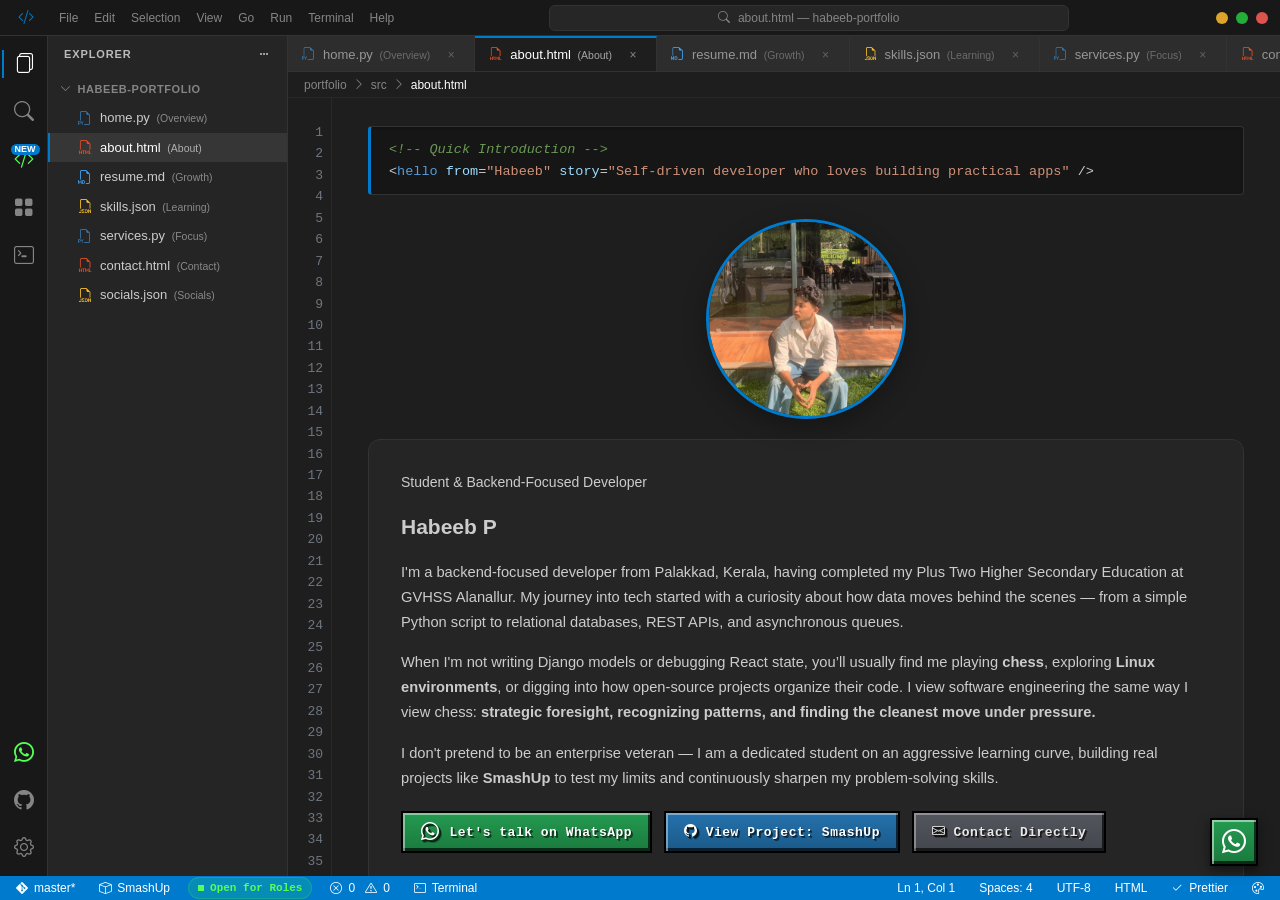
==== commit 6e6585ae: "updated education" ====
--- a/about.html
+++ b/about.html
@@ -295,8 +295,8 @@
             <!-- ================= VIEW 2: about.html ================= -->
             <section id="view-about" class="tab-view active" role="tabpanel" aria-labelledby="tab-about">
               <div class="code-banner">
-                <span class="syn-cm">&lt;!-- About Habeeb P &mdash; Bio, Mindset &amp; Interests --&gt;</span><br>
-                &lt;<span class="syn-tag">developer</span> <span class="syn-attr">name</span>=<span class="syn-str">"Habeeb P"</span> <span class="syn-attr">focus</span>=<span class="syn-str">"Backend &amp; Full Stack"</span> <span class="syn-attr">education</span>=<span class="syn-str">"BCA"</span> /&gt;
+                <span class="syn-cm">&lt;!-- Quick Introduction --&gt;</span><br>
+                &lt;<span class="syn-tag">hello</span> <span class="syn-attr">from</span>=<span class="syn-str">"Habeeb"</span> <span class="syn-attr">story</span>=<span class="syn-str">"Self-driven developer who loves building practical apps"</span> /&gt;
               </div>
 
               <div class="about-hero-grid">
@@ -307,7 +307,7 @@
                   <span class="about-tag">Student &amp; Backend-Focused Developer</span>
                   <h1 class="about-headline">Habeeb P</h1>
                   <p class="about-bio" style="font-size: 1.05rem; line-height: 1.7; color: var(--text-main); margin-bottom: 16px;">
-                    I'm a computer applications student and backend-focused developer from Palakkad, Kerala. My journey into tech started with a curiosity about how data moves behind the scenes &mdash; from a simple Python script to relational databases, REST APIs, and asynchronous queues.
+                    I'm a backend-focused developer from Palakkad, Kerala, having completed my Plus Two Higher Secondary Education at GVHSS Alanallur. My journey into tech started with a curiosity about how data moves behind the scenes &mdash; from a simple Python script to relational databases, REST APIs, and asynchronous queues.
                   </p>
                   <p class="about-bio" style="font-size: 1.05rem; line-height: 1.7; color: var(--text-main); margin-bottom: 16px;">
                     When I'm not writing Django models or debugging React state, you’ll usually find me playing <strong>chess</strong>, exploring <strong>Linux environments</strong>, or digging into how open-source projects organize their code. I view software engineering the same way I view chess: <strong>strategic foresight, recognizing patterns, and finding the cleanest move under pressure.</strong>
@@ -446,7 +446,7 @@
           </div>
           <div class="panel-body">
             <div id="terminal-history" class="terminal-history">Habeeb P Developer Environment initialized [Version 2.0].
-Type 'help' to see available commands or type 'about', 'skills', 'smashup', 'experience', 'services', 'contact', 'whatsapp', 'clear'.
+Type 'help' to see available commands or type 'about', 'skills', 'smashup', 'experience', 'education', 'services', 'contact', 'whatsapp', 'clear'.
 </div>
             <div class="terminal-input-row">
               <span class="terminal-prompt">habeeb@portfolio:~$</span>
--- a/assets/css/vscode-theme.css
+++ b/assets/css/vscode-theme.css
@@ -697,15 +697,17 @@
 .syn-attr { color: var(--syn-attr); }
 
 .code-banner {
-  background-color: rgba(0, 0, 0, 0.2);
+  background-color: rgba(0, 0, 0, 0.28);
   border: 1px solid var(--border-color);
-  border-radius: 8px;
-  padding: 16px 20px;
+  border-left: 3px solid var(--accent);
+  border-radius: 4px;
+  padding: 12px 18px;
   font-family: var(--font-code);
   font-size: 13.5px;
   line-height: 1.6;
-  margin-bottom: 28px;
+  margin-bottom: 24px;
   overflow-x: auto;
+  box-shadow: inset 0 1px 3px rgba(0, 0, 0, 0.3);
 }
 
 /* ==========================================================================
@@ -785,64 +787,104 @@
   margin-bottom: 24px;
 }
 
+/* ==========================================================================
+   Minecraft Style Buttons — Classic Authentic Dev Feel
+   ========================================================================== */
+
 .btn-vscode-primary {
   display: inline-flex;
   align-items: center;
+  justify-content: center;
   gap: 8px;
-  background-color: var(--accent);
-  color: #ffffff;
-  padding: 8px 16px;
-  border-radius: 4px;
+  background: linear-gradient(180deg, #2572ad 0%, #1a5988 100%);
+  color: #ffffff !important;
+  padding: 9px 18px;
+  border-radius: 0;
   font-family: var(--font-code);
-  font-weight: 600;
+  font-weight: 700;
   font-size: 13px;
+  letter-spacing: 0.5px;
   text-decoration: none;
-  border: 1px solid rgba(255, 255, 255, 0.12);
+  border: 2px solid #000000;
+  box-shadow: inset 2px 2px 0px 0px rgba(255, 255, 255, 0.4),
+              inset -2px -3px 0px 0px rgba(0, 0, 0, 0.65);
+  text-shadow: 1px 1px 0px #092337, 2px 2px 0px rgba(0, 0, 0, 0.5);
   cursor: pointer;
-  transition: background-color 0.15s ease, transform 0.1s ease;
+  transition: background 0.08s ease, color 0.08s ease, box-shadow 0.08s ease, transform 0.05s ease;
   user-select: none;
+  image-rendering: pixelated;
+}
+
+.btn-vscode-primary i {
+  filter: drop-shadow(1px 1px 0px #092337);
+  transition: transform 0.05s ease;
 }
 
 .btn-vscode-primary:hover,
 .btn-vscode-primary:focus-visible {
-  background-color: #0062a3;
-  color: #ffffff;
+  background: linear-gradient(180deg, #3389cd 0%, #246fa8 100%);
+  color: #ffffa0 !important;
+  text-shadow: 1px 1px 0px #2a2a00, 2px 2px 0px #000000;
+  box-shadow: inset 2px 2px 0px 0px rgba(255, 255, 255, 0.65),
+              inset -2px -3px 0px 0px rgba(0, 0, 0, 0.75);
   transform: translateY(-1px);
 }
 
 .btn-vscode-primary:active {
-  transform: translateY(0);
-  background-color: #005084;
+  background: #14466b;
+  color: #ffffa0 !important;
+  box-shadow: inset 2px 3px 0px 0px rgba(0, 0, 0, 0.85),
+              inset -2px -2px 0px 0px rgba(255, 255, 255, 0.2);
+  transform: translate(1px, 2px);
+  text-shadow: 0px 0px 0px transparent, 1px 1px 0px #000000;
 }
 
 .btn-vscode-secondary {
   display: inline-flex;
   align-items: center;
+  justify-content: center;
   gap: 8px;
-  background-color: rgba(255, 255, 255, 0.08);
-  color: var(--text-bright);
-  padding: 8px 16px;
-  border-radius: 4px;
+  background: linear-gradient(180deg, #53565d 0%, #43464c 100%);
+  color: #e8e8e8 !important;
+  padding: 9px 18px;
+  border-radius: 0;
   font-family: var(--font-code);
-  font-weight: 600;
+  font-weight: 700;
   font-size: 13px;
+  letter-spacing: 0.5px;
   text-decoration: none;
-  border: 1px solid var(--border-color);
+  border: 2px solid #000000;
+  box-shadow: inset 2px 2px 0px 0px rgba(255, 255, 255, 0.35),
+              inset -2px -3px 0px 0px rgba(0, 0, 0, 0.65);
+  text-shadow: 1px 1px 0px #181818, 2px 2px 0px rgba(0, 0, 0, 0.5);
   cursor: pointer;
-  transition: background-color 0.15s ease, border-color 0.15s ease, transform 0.1s ease;
+  transition: background 0.08s ease, color 0.08s ease, box-shadow 0.08s ease, transform 0.05s ease;
   user-select: none;
+  image-rendering: pixelated;
+}
+
+.btn-vscode-secondary i {
+  filter: drop-shadow(1px 1px 0px #181818);
+  transition: transform 0.05s ease;
 }
 
 .btn-vscode-secondary:hover,
 .btn-vscode-secondary:focus-visible {
-  background-color: rgba(255, 255, 255, 0.14);
-  border-color: var(--text-dim);
-  color: #ffffff;
+  background: linear-gradient(180deg, #6c7079 0%, #585c65 100%);
+  color: #ffffa0 !important;
+  text-shadow: 1px 1px 0px #3f3f00, 2px 2px 0px #000000;
+  box-shadow: inset 2px 2px 0px 0px rgba(255, 255, 255, 0.55),
+              inset -2px -3px 0px 0px rgba(0, 0, 0, 0.75);
   transform: translateY(-1px);
 }
 
 .btn-vscode-secondary:active {
-  transform: translateY(0);
+  background: #313338;
+  color: #ffffa0 !important;
+  box-shadow: inset 2px 3px 0px 0px rgba(0, 0, 0, 0.85),
+              inset -2px -2px 0px 0px rgba(255, 255, 255, 0.15);
+  transform: translate(1px, 2px);
+  text-shadow: 0px 0px 0px transparent, 1px 1px 0px #000000;
 }
 
 /* Highlights Grid */
@@ -1388,39 +1430,50 @@
   align-items: center;
   justify-content: center;
   gap: 10px;
-  background-color: #25d366;
+  background: linear-gradient(180deg, #249a50 0%, #1a7a3e 100%);
   color: #ffffff !important;
   font-size: 13px;
   font-family: var(--font-code);
-  font-weight: 600;
-  letter-spacing: 0.02em;
+  font-weight: 700;
+  letter-spacing: 0.5px;
   padding: 9px 18px;
-  border-radius: 4px;
+  border-radius: 0;
   text-decoration: none;
-  border: 1px solid #20ba5a;
+  border: 2px solid #000000;
+  box-shadow: inset 2px 2px 0px 0px rgba(255, 255, 255, 0.45),
+              inset -2px -3px 0px 0px rgba(0, 0, 0, 0.65);
+  text-shadow: 1px 1px 0px #0b3b1c, 2px 2px 0px rgba(0, 0, 0, 0.5);
   cursor: pointer;
-  transition: background-color 0.15s ease, transform 0.15s ease, box-shadow 0.15s ease;
+  transition: background 0.08s ease, color 0.08s ease, box-shadow 0.08s ease, transform 0.05s ease;
   user-select: none;
-  box-shadow: 0 2px 6px rgba(37, 211, 102, 0.25);
-}
-
-.btn-whatsapp-animated .wa-icon {
+  image-rendering: pixelated;
+}
+
+.btn-whatsapp-animated .wa-icon,
+.btn-whatsapp-animated i {
   font-size: 18px;
   line-height: 1;
+  filter: drop-shadow(1px 1px 0px #0b3b1c);
+  transition: transform 0.05s ease;
 }
 
 .btn-whatsapp-animated:hover,
 .btn-whatsapp-animated:focus-visible {
-  background-color: #20ba5a;
+  background: linear-gradient(180deg, #2ebd62 0%, #20994d 100%);
+  color: #ffffa0 !important;
+  text-shadow: 1px 1px 0px #304400, 2px 2px 0px #000000;
+  box-shadow: inset 2px 2px 0px 0px rgba(255, 255, 255, 0.65),
+              inset -2px -3px 0px 0px rgba(0, 0, 0, 0.75);
   transform: translateY(-1px);
-  box-shadow: 0 4px 12px rgba(37, 211, 102, 0.35);
-  color: #ffffff;
 }
 
 .btn-whatsapp-animated:active {
-  transform: translateY(0);
-  background-color: #1da851;
-  box-shadow: 0 1px 3px rgba(37, 211, 102, 0.2);
+  background: #12552b;
+  color: #ffffa0 !important;
+  box-shadow: inset 2px 3px 0px 0px rgba(0, 0, 0, 0.85),
+              inset -2px -2px 0px 0px rgba(255, 255, 255, 0.2);
+  transform: translate(1px, 2px);
+  text-shadow: 0px 0px 0px transparent, 1px 1px 0px #000000;
 }
 
 .btn-email-direct {
@@ -1428,36 +1481,50 @@
   align-items: center;
   justify-content: center;
   gap: 10px;
-  background-color: var(--accent);
+  background: linear-gradient(180deg, #2572ad 0%, #1a5988 100%);
   color: #ffffff !important;
   font-size: 13px;
   font-family: var(--font-code);
-  font-weight: 600;
-  letter-spacing: 0.02em;
+  font-weight: 700;
+  letter-spacing: 0.5px;
   padding: 9px 18px;
-  border-radius: 4px;
+  border-radius: 0;
   text-decoration: none;
-  border: 1px solid rgba(255, 255, 255, 0.15);
+  border: 2px solid #000000;
+  box-shadow: inset 2px 2px 0px 0px rgba(255, 255, 255, 0.45),
+              inset -2px -3px 0px 0px rgba(0, 0, 0, 0.65);
+  text-shadow: 1px 1px 0px #092337, 2px 2px 0px rgba(0, 0, 0, 0.5);
   cursor: pointer;
-  transition: background-color 0.15s ease, transform 0.15s ease, box-shadow 0.15s ease;
+  transition: background 0.08s ease, color 0.08s ease, box-shadow 0.08s ease, transform 0.05s ease;
   user-select: none;
-  box-shadow: 0 2px 6px rgba(0, 122, 204, 0.25);
+  image-rendering: pixelated;
+}
+
+.btn-email-direct i {
+  filter: drop-shadow(1px 1px 0px #092337);
+  transition: transform 0.05s ease;
 }
 
 .btn-email-direct:hover,
 .btn-email-direct:focus-visible {
-  background-color: #0062a3;
+  background: linear-gradient(180deg, #3389cd 0%, #246fa8 100%);
+  color: #ffffa0 !important;
+  text-shadow: 1px 1px 0px #2a2a00, 2px 2px 0px #000000;
+  box-shadow: inset 2px 2px 0px 0px rgba(255, 255, 255, 0.65),
+              inset -2px -3px 0px 0px rgba(0, 0, 0, 0.75);
   transform: translateY(-1px);
-  box-shadow: 0 4px 12px rgba(0, 122, 204, 0.35);
-  color: #ffffff;
 }
 
 .btn-email-direct:active {
-  transform: translateY(0);
-  background-color: #005084;
-}
-
-/* Floating WhatsApp button at bottom right */
+  background: #14466b;
+  color: #ffffa0 !important;
+  box-shadow: inset 2px 3px 0px 0px rgba(0, 0, 0, 0.85),
+              inset -2px -2px 0px 0px rgba(255, 255, 255, 0.2);
+  transform: translate(1px, 2px);
+  text-shadow: 0px 0px 0px transparent, 1px 1px 0px #000000;
+}
+
+/* Floating WhatsApp button at bottom right (Minecraft Emerald Block Style) */
 .fab-whatsapp {
   position: fixed;
   right: 22px;
@@ -1471,26 +1538,35 @@
   justify-content: center;
   width: 48px;
   height: 48px;
-  background-color: #25d366;
+  background: linear-gradient(180deg, #249a50 0%, #1a7a3e 100%);
   color: #ffffff;
-  border-radius: 50%;
+  border-radius: 0;
+  border: 2px solid #000000;
+  box-shadow: inset 2px 2px 0px 0px rgba(255, 255, 255, 0.5),
+              inset -2px -3px 0px 0px rgba(0, 0, 0, 0.65),
+              0 4px 10px rgba(0, 0, 0, 0.5);
   font-size: 24px;
   text-decoration: none;
-  border: none;
   cursor: pointer;
-  transition: transform 0.2s ease, background-color 0.2s ease, box-shadow 0.2s ease;
-  box-shadow: 0 4px 14px rgba(37, 211, 102, 0.4);
+  transition: background 0.08s ease, color 0.08s ease, transform 0.05s ease;
+  image-rendering: pixelated;
 }
 
 .fab-whatsapp .fab-btn:hover {
-  background-color: #20ba5a;
-  transform: scale(1.08);
-  box-shadow: 0 6px 20px rgba(37, 211, 102, 0.55);
+  background: linear-gradient(180deg, #2ebd62 0%, #20994d 100%);
+  color: #ffffa0;
+  transform: translateY(-2px);
+  box-shadow: inset 2px 2px 0px 0px rgba(255, 255, 255, 0.7),
+              inset -2px -3px 0px 0px rgba(0, 0, 0, 0.75),
+              0 6px 14px rgba(0, 0, 0, 0.6);
 }
 
 .fab-whatsapp .fab-btn:active {
-  transform: scale(0.95);
-  background-color: #1da851;
+  background: #12552b;
+  color: #ffffa0;
+  box-shadow: inset 2px 3px 0px 0px rgba(0, 0, 0, 0.85),
+              inset -2px -2px 0px 0px rgba(255, 255, 255, 0.2);
+  transform: translate(1px, 2px);
 }
 
 .fab-whatsapp .fab-label {
@@ -1977,6 +2053,19 @@
   gap: 10px;
 }
 
+.theme-option-btn {
+  width: 100%;
+  margin-bottom: 8px;
+  justify-content: flex-start;
+}
+
+.theme-option-btn.active {
+  background: #2a2d33 !important;
+  color: #ffffa0 !important;
+  box-shadow: inset 2px 3px 0px 0px rgba(0, 0, 0, 0.85),
+              inset -2px -2px 0px 0px rgba(255, 255, 255, 0.15) !important;
+}
+
 /* ==========================================================================
    Responsive Viewport Optimizations
    Tested viewports: 320, 360, 375, 390, 430, 768, 1024, 1366, 1920 CSS pixels
@@ -2059,7 +2148,9 @@
     font-size: 1.05rem;
   }
   .btn-vscode-primary,
-  .btn-vscode-secondary {
+  .btn-vscode-secondary,
+  .btn-whatsapp-animated,
+  .btn-email-direct {
     width: 100%;
     justify-content: center;
   }
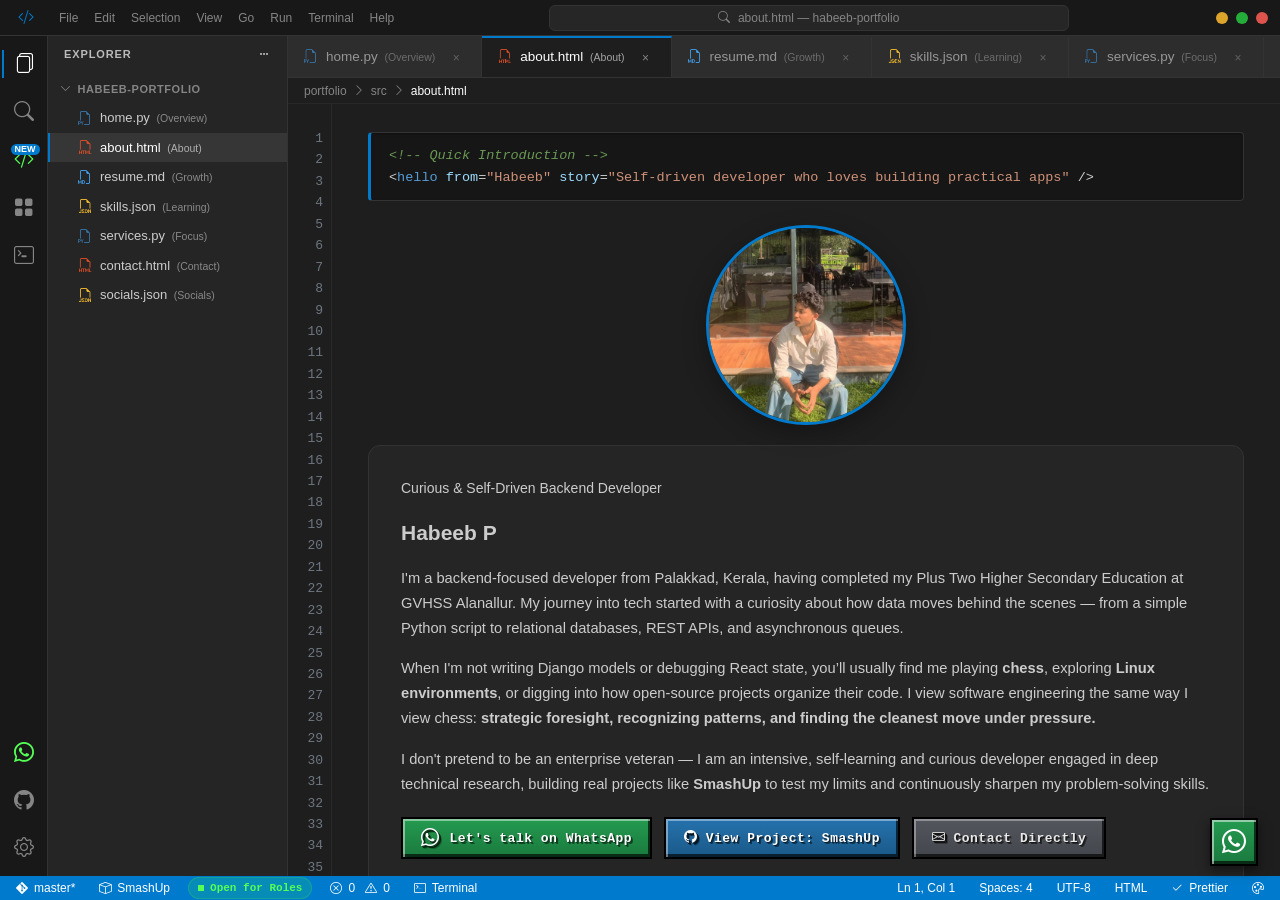
==== commit 19b88eb6: "minor issues" ====
--- a/about.html
+++ b/about.html
@@ -4,7 +4,7 @@
 <head>
   <meta charset="utf-8">
   <meta content="width=device-width, initial-scale=1.0" name="viewport">
-  <title>About Habeeb P - Student, Developer & Problem Solver | VS Code Portfolio</title>
+  <title>About Habeeb P - Curious Backend Developer &amp; Problem Solver | VS Code Portfolio</title>
   <meta name="description" content="Habeeb P is a full stack developer from Palakkad, Kerala specializing in Python, Django, React, PostgreSQL, Docker, Celery, Redis, and RabbitMQ.">
   <meta name="keywords" content="Habeeb, Habeeb P, full stack developer, Python Django developer, React developer, PostgreSQL, Redis, Celery, SmashUp, web developer Kerala, VS Code portfolio">
   <link rel="canonical" href="https://habeeiiyy.in/about.html">
@@ -304,7 +304,7 @@
                   <img src="assets/img/pic1.jpg" alt="Habeeb P" class="profile-img" loading="eager" width="180" height="180">
                 </div>
                 <div class="about-details-card">
-                  <span class="about-tag">Student &amp; Backend-Focused Developer</span>
+                  <span class="about-tag">Curious &amp; Self-Driven Backend Developer</span>
                   <h1 class="about-headline">Habeeb P</h1>
                   <p class="about-bio" style="font-size: 1.05rem; line-height: 1.7; color: var(--text-main); margin-bottom: 16px;">
                     I'm a backend-focused developer from Palakkad, Kerala, having completed my Plus Two Higher Secondary Education at GVHSS Alanallur. My journey into tech started with a curiosity about how data moves behind the scenes &mdash; from a simple Python script to relational databases, REST APIs, and asynchronous queues.
@@ -313,7 +313,7 @@
                     When I'm not writing Django models or debugging React state, you’ll usually find me playing <strong>chess</strong>, exploring <strong>Linux environments</strong>, or digging into how open-source projects organize their code. I view software engineering the same way I view chess: <strong>strategic foresight, recognizing patterns, and finding the cleanest move under pressure.</strong>
                   </p>
                   <p class="about-bio" style="font-size: 1.05rem; line-height: 1.7; color: var(--text-main); margin-bottom: 20px;">
-                    I don't pretend to be an enterprise veteran &mdash; I am a dedicated student on an aggressive learning curve, building real projects like <strong>SmashUp</strong> to test my limits and continuously sharpen my problem-solving skills.
+                    I don't pretend to be an enterprise veteran &mdash; I am an intensive, self-learning and curious developer engaged in deep technical research, building real projects like <strong>SmashUp</strong> to test my limits and continuously sharpen my problem-solving skills.
                   </p>
 
                   <div style="margin-top: 20px; display: flex; flex-wrap: wrap; gap: 12px;">
--- a/assets/css/vscode-theme.css
+++ b/assets/css/vscode-theme.css
@@ -57,7 +57,7 @@
   --titlebar-h: 36px;
   --activitybar-w: 48px;
   --sidebar-w: 240px;
-  --tabsbar-h: 36px;
+  --tabsbar-h: 42px;
   --breadcrumbs-h: 26px;
   --statusbar-h: 24px;
 }
@@ -561,10 +561,10 @@
   display: flex;
   align-items: center;
   gap: 8px;
-  padding: 0 14px;
+  padding: 0 16px;
   background-color: var(--tab-inactive-bg);
   color: var(--tab-inactive-text);
-  font-size: 13px;
+  font-size: 13.5px;
   border-right: 1px solid var(--border-color);
   border-top: 2px solid transparent;
   cursor: pointer;
@@ -2129,6 +2129,17 @@
   .statusbar-right .hide-on-mobile {
     display: none;
   }
+  .statusbar-recruiter-pill {
+    display: none !important;
+  }
+  .vscode-tabs-bar {
+    height: 44px;
+    min-height: 44px;
+  }
+  .editor-tab {
+    padding: 0 16px;
+    font-size: 13.5px;
+  }
 }
 
 @media (max-width: 480px) {
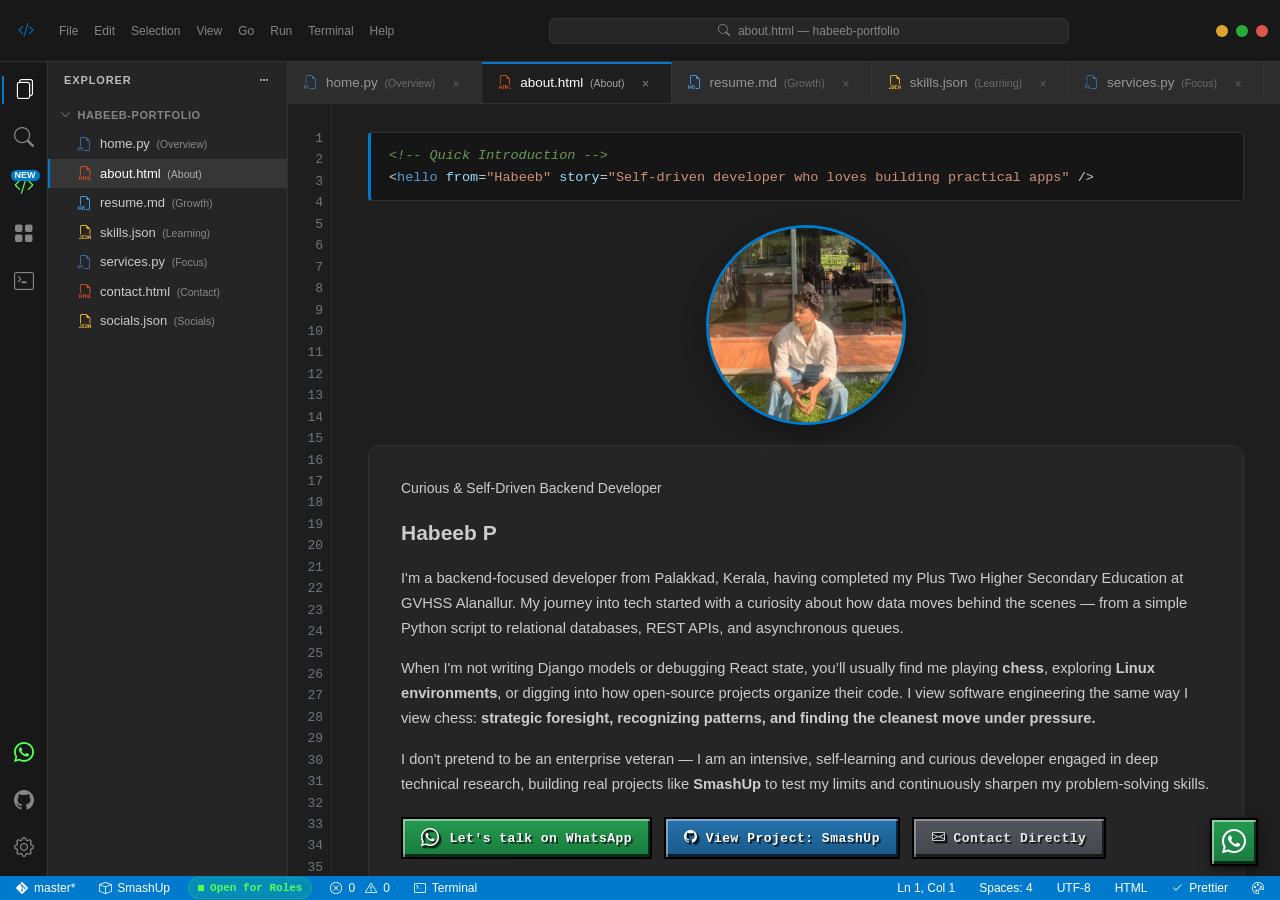
==== commit fdbe02cf: "ui issues" ====
--- a/about.html
+++ b/about.html
@@ -2,9 +2,18 @@
 <html lang="en">
 
 <head>
+  <!-- Google tag (gtag.js) -->
+  <script async src="https://www.googletagmanager.com/gtag/js?id=G-CX2B9TBY50"></script>
+  <script>
+    window.dataLayer = window.dataLayer || [];
+    function gtag(){dataLayer.push(arguments);}
+    gtag('js', new Date());
+
+    gtag('config', 'G-CX2B9TBY50');
+  </script>
   <meta charset="utf-8">
   <meta content="width=device-width, initial-scale=1.0" name="viewport">
-  <title>About Habeeb P - Curious Backend Developer &amp; Problem Solver | VS Code Portfolio</title>
+  <title>My Story</title>
   <meta name="description" content="Habeeb P is a full stack developer from Palakkad, Kerala specializing in Python, Django, React, PostgreSQL, Docker, Celery, Redis, and RabbitMQ.">
   <meta name="keywords" content="Habeeb, Habeeb P, full stack developer, Python Django developer, React developer, PostgreSQL, Redis, Celery, SmashUp, web developer Kerala, VS Code portfolio">
   <link rel="canonical" href="https://habeeiiyy.in/about.html">
@@ -17,7 +26,7 @@
   <meta property="og:image" content="assets/img/pic1.jpg">
 
   <!-- Favicon -->
-  <link href="assets/img/fav.webp" rel="icon" type="image/webp">
+  <link href="assets/img/pic1.jpg" rel="icon" type="image/jpeg">
 
   <!-- Bootstrap Icons & VS Code Theme -->
   <link href="assets/vendor/bootstrap-icons/bootstrap-icons.min.css" rel="stylesheet">
@@ -206,15 +215,6 @@
             <span>socials.json <span class="tab-hint">(Socials)</span></span>
             <span class="tab-close" title="Close tab">&times;</span>
           </a>
-        </div>
-
-        <!-- Breadcrumbs Bar -->
-        <div class="vscode-breadcrumbs" aria-label="Breadcrumbs">
-          <span class="breadcrumb-segment">portfolio</span>
-          <i class="bi bi-chevron-right" aria-hidden="true"></i>
-          <span class="breadcrumb-segment">src</span>
-          <i class="bi bi-chevron-right" aria-hidden="true"></i>
-          <span class="breadcrumb-segment breadcrumb-active" id="breadcrumb-current-file">about.html</span>
         </div>
 
         <!-- Editor Body (Gutter + Scrollable Content) -->
--- a/assets/css/vscode-theme.css
+++ b/assets/css/vscode-theme.css
@@ -54,7 +54,7 @@
   --font-ui: -apple-system, BlinkMacSystemFont, "Segoe UI", Roboto, "Helvetica Neue", Arial, sans-serif;
 
   /* Sizing */
-  --titlebar-h: 36px;
+  --titlebar-h: 62px;
   --activitybar-w: 48px;
   --sidebar-w: 240px;
   --tabsbar-h: 42px;
